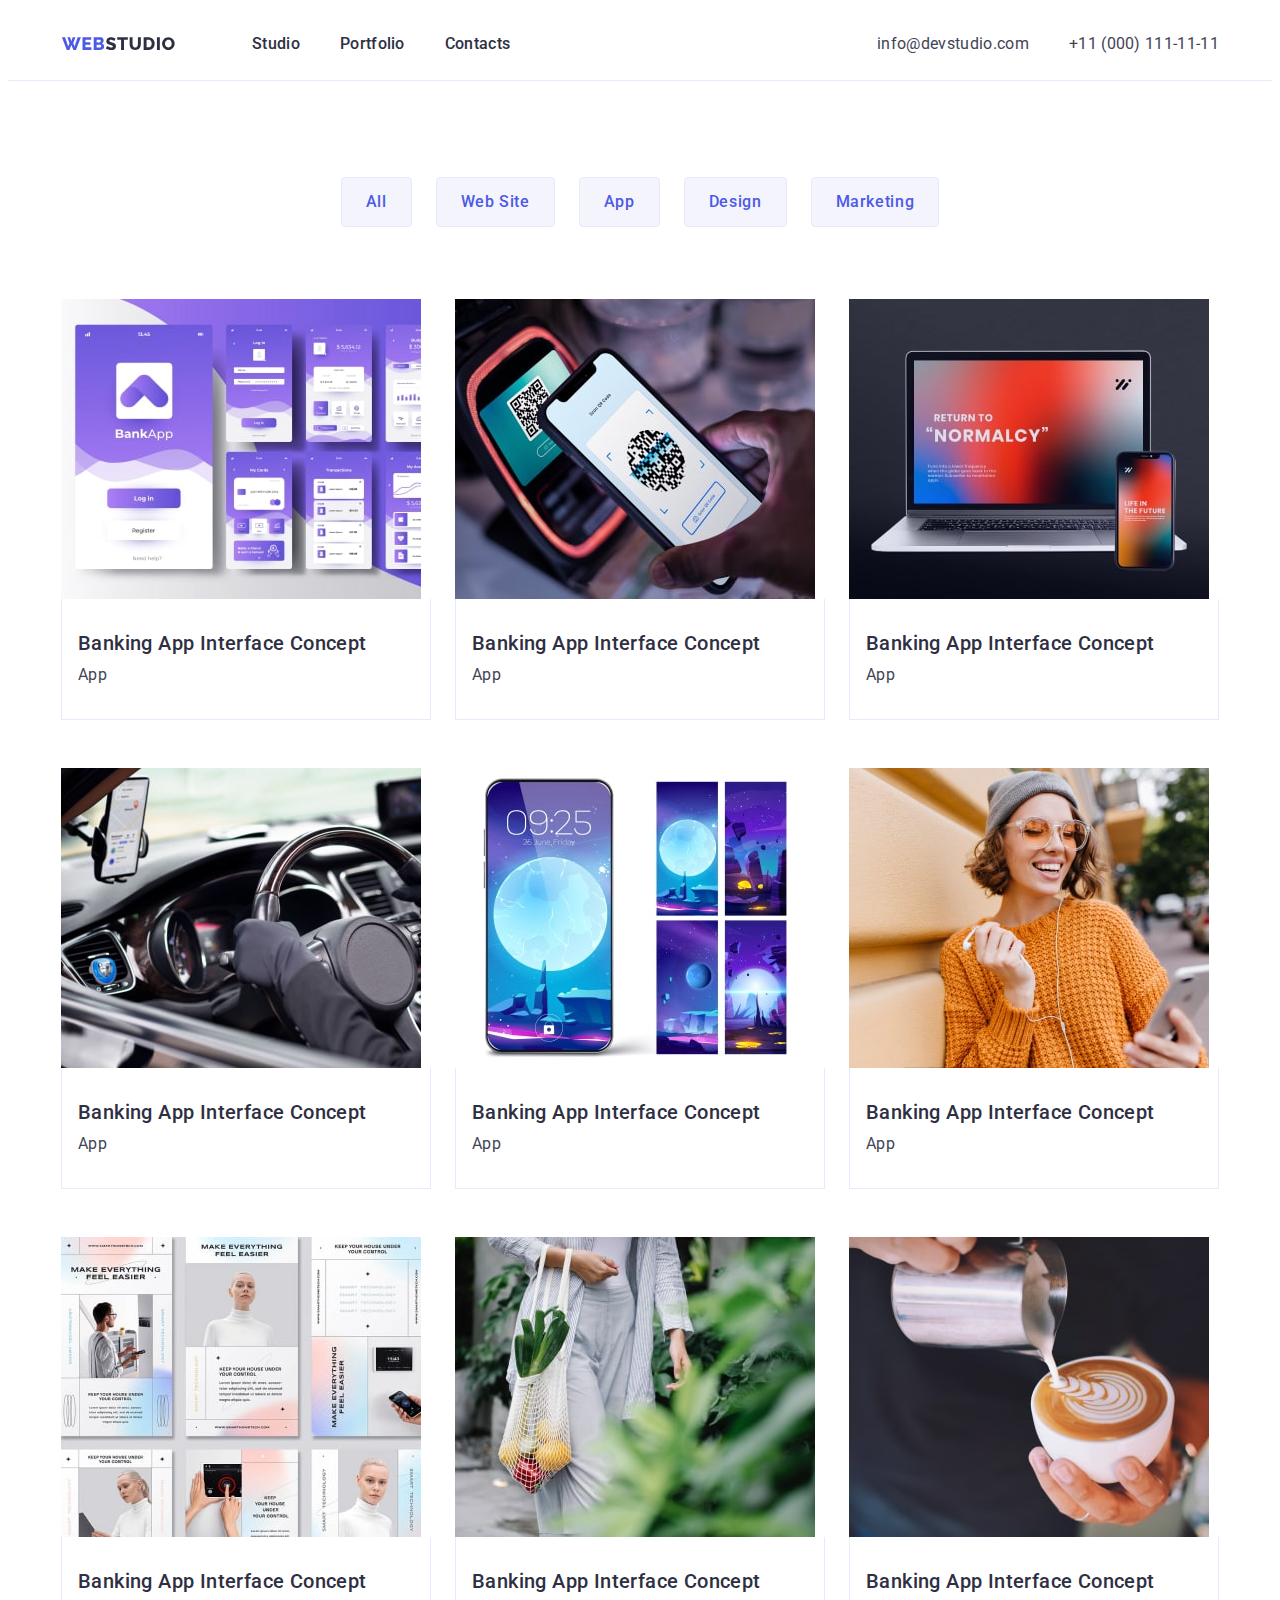
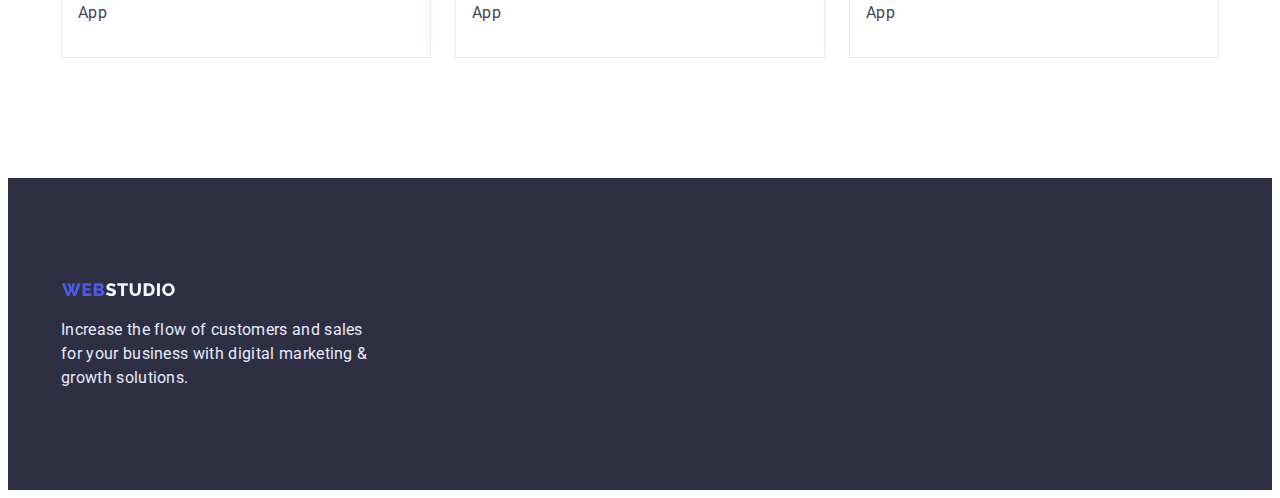
==== portfolio.html @ 960c37ec "Update 2" ====
<!DOCTYPE html>
<html lang="en">
	<head>
		<meta charset="UTF-8" />
		<meta http-equiv="X-UA-Compatible" content="IE=edge" />
		<meta name="viewport" content="width=device-width, initial-scale=1.0" />
		<title>Portfolio</title>
		<link
			rel="stylesheet"
			href="https://cdnjs.cloudflare.com/ajax/libs/modern-normalize/1.1.0/modern-normalize.min.css"
			integrity="sha512-wpPYUAdjBVSE4KJnH1VR1HeZfpl1ub8YT/NKx4PuQ5NmX2tKuGu6U/JRp5y+Y8XG2tV+wKQpNHVUX03MfMFn9Q=="
			crossorigin="anonymous"
			referrerpolicy="no-referrer"
		/>
		<link rel="preconnect" href="https://fonts.googleapis.com" />
		<link rel="preconnect" href="https://fonts.gstatic.com" crossorigin />
		<link
			href="https://fonts.googleapis.com/css2?family=Raleway:wght@800&family=Roboto:wght@400;500;700&display=swap"
			rel="stylesheet"
		/>
		<link rel="stylesheet" href="./css/styles.css" />
	</head>
	<body>
		<!-- Header -->
		<header class="header">
			<div class="container header-container">
				<nav class="navigation">
					<a class="link" href="./index.html">
						<svg class="logo-web" width="115" height="24px">
							<use href="./images/sprite/symbol-defs.svg#logo"></use>
						</svg>
					</a>

					<ul class="menu list">
						<li class="menu-item">
							<a class="menu-link link" href="">Studio</a>
						</li>
						<li class="menu-item">
							<a class="menu-link link" href="portfolio.html">Portfolio</a>
						</li>
						<li class="menu-item">
							<a class="menu-link link" href="">Contacts</a>
						</li>
					</ul>
				</nav>
				<address class="header-address">
					<ul class="list address-flex">
						<li>
							<a class="header-email link" href="mailto:info@devstudio.com">info@devstudio.com</a>
						</li>
						<li>
							<a class="header-tel link" href="tel:+110001111111">+11 (000) 111-11-11</a>
						</li>
					</ul>
				</address>
			</div>
		</header>
		<!-- /Header -->

		<main>
			<!-- Filters section -->
			<section class="portfolio-padding">
				<h1 class="filter">Filter</h1>
				<div class="container">
					<ul class="list filter-btn filter-flex">
						<li>
							<button class="portfolio-btn portfolio-btn-font" type="button"> All </button>
						</li>
						<li>
							<button class="portfolio-btn portfolio-btn-font" type="button"> Web Site </button>
						</li>
						<li>
							<button class="portfolio-btn portfolio-btn-font" type="button"> App </button>
						</li>
						<li>
							<button class="portfolio-btn portfolio-btn-font" type="button"> Design </button>
						</li>
						<li>
							<button class="portfolio-btn portfolio-btn-font" type="button"> Marketing </button>
						</li>
					</ul>

					<ul class="list portfolio-flex portfolio-list">
						<li class="item">
							<article class="portfolio-card">
								<div class="porfolio-thumb">
									<img class="img" src="./images/portfolio-cash/bankink-min.jpg" alt="Banking application" />
								</div>
								<div class="card-content card-border">
									<h3 class="secondary-header"> Banking App Interface Concept </h3>
									<p class="explanation">App</p>
								</div>
							</article>
						</li>

						<li class="item">
							<article class="portfolio-card">
								<div class="porfolio-thumb">
									<img class="img" src="./images/portfolio-cash/marketing-min.jpg" alt="Banking application" />
								</div>
								<div class="card-content card-border">
									<h3 class="secondary-header"> Banking App Interface Concept </h3>
									<p class="explanation">App</p>
								</div>
							</article>
						</li>

						<li class="item">
							<article class="portfolio-card">
								<div class="porfolio-thumb">
									<img class="img" src="./images/portfolio-cash/meditation-min.jpg" alt="Banking application" />
								</div>
								<div class="card-content card-border">
									<h3 class="secondary-header"> Banking App Interface Concept </h3>
									<p class="explanation">App</p>
								</div>
							</article>
						</li>

						<li class="item">
							<article class="portfolio-card">
								<div class="porfolio-thumb">
									<img class="img" src="./images/portfolio-service/taxi-min.jpg" alt="Banking application" />
								</div>
								<div class="card-content card-border">
									<h3 class="secondary-header"> Banking App Interface Concept </h3>
									<p class="explanation">App</p>
								</div>
							</article>
						</li>

						<li class="item">
							<article class="portfolio-card">
								<div class="porfolio-thumb">
									<img class="img" src="./images/portfolio-service/screen-min.jpg" alt="Banking application" />
								</div>
								<div class="card-content card-border">
									<h3 class="secondary-header"> Banking App Interface Concept </h3>
									<p class="explanation">App</p>
								</div>
							</article>
						</li>

						<li class="item">
							<article class="portfolio-card">
								<div class="porfolio-thumb">
									<img class="img" src="./images/portfolio-service/cources-min.jpg" alt="Banking application" />
								</div>
								<div class="card-content card-border">
									<h3 class="secondary-header"> Banking App Interface Concept </h3>
									<p class="explanation">App</p>
								</div>
							</article>
						</li>

						<li class="item">
							<article class="portfolio-card">
								<div class="porfolio-thumb">
									<img class="img" src="./images/portfolio-concept/concept-min.jpg" alt="Banking application" />
								</div>
								<div class="card-content card-border">
									<h3 class="secondary-header"> Banking App Interface Concept </h3>
									<p class="explanation">App</p>
								</div>
							</article>
						</li>

						<li class="item">
							<article class="portfolio-card">
								<div class="porfolio-thumb">
									<img class="img" src="./images/portfolio-concept/food-min.jpg" alt="Banking application" />
								</div>
								<div class="card-content card-border">
									<h3 class="secondary-header"> Banking App Interface Concept </h3>
									<p class="explanation">App</p>
								</div>
							</article>
						</li>

						<li class="item">
							<article class="portfolio-card">
								<div class="porfolio-thumb">
									<img class="img" src="./images/portfolio-concept/coffee-min.jpg" alt="Banking application" />
								</div>
								<div class="card-content card-border">
									<h3 class="secondary-header"> Banking App Interface Concept </h3>
									<p class="explanation">App</p>
								</div>
							</article>
						</li>
					</ul>
				</div>
			</section>
			<!-- /Concept -->
		</main>
		<!-- Footer -->
		<footer class="footer-color footer">
			<div class="container">
				<a class="link" href="./index.html">
					<svg class="logo-web-footer" width="115" height="24px">
						<use href="./images/sprite/symbol-defs.svg#Logo-footer"></use>
					</svg>
				</a>
				<p class="footer-text">
					Increase the flow of customers and sales for your business with digital marketing & growth solutions.
				</p>
			</div>
		</footer>
		<!-- Footer -->
	</body>
</html>
---- css/styles.css ----
:root {
    --accent-color: #404BBF;
    --btn-bg-color: #F4F4FD;
    --btn-font-color: #4D5AE5;
    --btn-accent-bg-color: #404BBF;
    --btn-accent-font-color: #FFFFFF;
    --logo-studio-color: #4D5AE5;
    --logo-web-color: #2E2F42;
    --logo-web-footer-color: #F4F4FD;
    --menu-link-color: #2E2F42;
    --header-links-color: #434455;
    --hero-title-color: #FFFFFF;
    --hero-color: #2E2F42;
    --modal-btn-color: #FFFFFF;
    --footer-color: #2E2F42;
    --footer-font-color: #E7E9FC;
    --doing-team-font-color: #2E2F42;
    --team-back-color: #F4F4FD;
    --team-advan-title-color: #2E2F42;
    --team-advan-descr-color: #434455;
    --team-carg-bg-color: #FFFFFF;
    --portfolio-card-left-gap: 24px;
    --portfolio-card-top-gap: 48px;
    --team-card-left-gap: 24px;
    --team-card-top-gap: 24px;
    --doing-card-left-gap: 24px;
    --doing-card-top-gap: 24px;
    --advant-card-left-gap: 24px;
    --advant-card-top-gap: 24px;
    --social-list-link: #4D5AE5;
    --social-list-icon: #F4F4FD;
    --social-hover-focus: #404BBF;
    --social-hover-focus-icon: #F4F4FD;
}

h1,
h2,
h3,
h4,
h5,
h6,
p {
    margin: 0;
}

ul {
    margin: 0;
    padding: 0;
}

img {
    display: block;
}

.container {
    width: 1158px;
    margin: 0 auto;
    padding-left: 15px;
    padding-right: 15px;
    /* outline: 1px solid red; */
}

.img {
    display: block;
    max-width: 100%;
    height: auto;
}

.list {
    list-style: none;
}

.link {
    text-decoration: none;
}

body {
    font-family: 'Roboto', sans-serif;
    background: #FFFFFF;
    color: #2E2F42;
}

/* ===== Header for index and portfolio section ============= */

.header {
    padding: 24px 0;
    border-bottom: 1px solid #E7E9FC;
}

.header-container {
    display: flex;
    align-items: center;
}

.navigation {
    display: flex;
}

.menu {
    display: flex;
    gap: 40px;
}

.address-flex {
    display: flex;
}


.logo-studio,
.logo-web,
.logo-web-footer {
    font-family: 'Raleway',
        sans-serif;
    font-weight: 800;
    font-size: 18px;
    line-height: 1.17;
    display: flex;
    align-items: center;
    letter-spacing: 0.03em;
    text-transform: uppercase;
}

.logo-studio {
    color: var(--logo-studio-color);
}

.logo-web {
    /* color: var(--logo-web-color); */
    margin-right: 76px;
}

.logo-web-footer {
    /* color: var(--logo-web-footer-color); */
    margin-bottom: 16px;
}

.menu-link {
    font-weight: 500;
    font-size: 16px;
    line-height: 1.5;
    letter-spacing: 0.02em;
    color: var(--menu-link-color);
}

.menu-link:hover,
.menu-link:focus {
    color: var(--accent-color);
}

.header-email,
.header-tel {
    font-style: normal;
    font-weight: 400;
    font-size: 16px;
    line-height: 1.5;
    letter-spacing: 0.02em;
    color: var(--header-links-color);
}

.header-email:hover,
.header-email:focus,
.header-tel:hover,
.header-tel:focus {
    color: var(--accent-color);
}

.header-address {
    margin-left: auto;
}

.header-email {
    margin-right: 40px;
}


/* ============= /Header section ============= */

/* ============= Hero section ============= */
.hero {
    /* background: var(--hero-color); */
    padding: 188px 0;
}


.btn-center {
    display: block;
    margin: 0 auto;
}

.hero-title {
    font-size: 56px;
    line-height: 1.07;
    text-align: center;
    letter-spacing: 0.02em;
    color: var(--hero-title-color);
    margin-bottom: 40px;
    margin-left: auto;
    margin-right: auto;
    max-width: 496px;
}


.modal-btn-font {
    font-weight: 500;
    font-size: 16px;
    line-height: 1.5;
    display: flex;
    align-items: center;
    letter-spacing: 0.04em;
    color: var(--modal-btn-color);
}


.modal-btn {
    display: flex;
    flex-direction: row;
    align-items: flex-start;
    padding: 16px 32px;
    gap: 10px;
    background: #4D5AE5;
    box-shadow: 0px 4px 4px rgba(0, 0, 0, 0.15);
    border-radius: 4px;
    border: 1px solid #4D5AE5;
}

.modal-btn:hover,
.modal-btn:focus {
    background: var(--accent-color);
}

button {
    font-family: inherit;
    cursor: pointer;
}

.background {
    background-image: linear-gradient(rgba(46, 47, 66, 0.7), rgba(46, 47, 66, 0.7)), url("/images/hero/people-office.jpg");
    background-repeat: no-repeat;
    background-position: center;
    background-size: cover;
}

/* ============= /Hero section ============= */


/* ============= Advantage section ============= */
.advantages-main-title {
    display: none
}

.advantages {
    padding: 120px 0;
}

.advantages-titles {
    font-weight: 500;
    font-size: 20px;
    line-height: 1.2;
    letter-spacing: 0.02em;
    color: var(--team-advan-title-color);
}

.advantages-title-descr {
    font-weight: 400;
    font-size: 16px;
    line-height: 1.5;
    letter-spacing: 0.02em;
    color: var(--team-advan-descr-color);
}

.advant-exp {
    display: flex;
    /* gap: 24px; */
    flex-wrap: wrap;
    margin-left: calc(-1 * var(--advant-card-left-gap));
    margin-top: calc(-1 * var(--advant-card-top-gap));
}

.advant-list>.advant-item {
    flex-basis: calc(100% / 4 - var(--advant-card-left-gap));
    margin-left: var(--advant-card-left-gap);
    margin-top: var(--advant-card-top-gap);
}

.advant-card-content {
    display: block;
}



/* ============= /Advantage section ============= */

/* ============= Doing section ============= */
.doing-title {
    font-weight: 700;
    font-size: 36px;
    line-height: 1.11;
    text-align: center;
    letter-spacing: 0.02em;
    text-transform: capitalize;
    color: var(--doing-team-font-color);
    margin-bottom: 72px;
}

.doing-flex {
    display: flex;
    flex-wrap: wrap;
    margin-left: calc(-1 * var(--doing-card-left-gap));
    margin-top: calc(-1 * var(--doing-card-top-gap));
}

.doing-list>.doing-item {
    flex-basis: calc(100% / 3 - var(--doing-card-left-gap));
    margin-left: var(--doing-card-left-gap);
    margin-top: var(--doing-card-top-gap);
}

.doing {
    padding: 0 0 120px;
}

/* ============= Team section ============= */

.team {
    background: var(--team-back-color);
    padding: 120px 0;
}

.team-flex {
    display: flex;
    flex-wrap: wrap;
    margin-left: calc(-1 * var(--team-card-left-gap));
    margin-top: calc(-1 * var(--team-card-top-gap));
}


.team-main-title {
    font-weight: 700;
    font-size: 36px;
    line-height: 1.11;
    text-align: center;
    letter-spacing: 0.02em;
    text-transform: capitalize;
    color: var(--doing-team-font-color);
    margin-bottom: 72px;
}

.team-title {
    font-weight: 500;
    font-size: 20px;
    line-height: 1.2;
    letter-spacing: 0.02em;
    color: var(--team-advan-title-color);
    margin-bottom: 8px;
    text-align: center;
}

.team-list>.item-team {
    flex-basis: calc(100% / 4 - var(--team-card-left-gap));
    margin-left: var(--team-card-left-gap);
    margin-top: var(--team-card-top-gap);
}

.team-title-descr {
    font-weight: 400;
    font-size: 16px;
    line-height: 1.5;
    letter-spacing: 0.02em;
    color: var(--team-advan-descr-color);
    text-align: center;
    margin-bottom: 8px;
}

.team-content {
    padding: 32px 16px;
    background-color: var(--team-carg-bg-color);
    box-shadow: 0px 1px 6px rgba(46, 47, 66, 0.08), 0px 1px 1px rgba(46, 47, 66, 0.16), 0px 2px 1px rgba(46, 47, 66, 0.08);
    border-radius: 0px 0px 4px 4px;
}

.social-list-link {
    display: flex;
    justify-content: center;
    align-items: center;
    width: 40px;
    height: 40px;
    border-radius: 50%;
    background-color: var(--social-list-link);
}

.social-list-link:hover,
.social-list-link:focus {
    background-color: var(--social-hover-focus);
}

.social-list-link:hover .social-list-icon .social-list-link:focus .social-list-icon {
    fill: var(--social-hover-focus-icon);
}

.social-list {
    display: flex;
    justify-content: center;
    gap: 24px;
}

.social-list-icon {
    fill: var(--social-list-icon);
}

/* ============= /Team section ============= */

/* ============= Footer ============= */

.footer-text {
    font-style: normal;
    font-weight: 400;
    font-size: 16px;
    line-height: 1.5;
    letter-spacing: 0.02em;
    color: var(--footer-font-color);
    padding-right: 850px;
}

.footer-color {
    background: var(--footer-color);
}

.footer {
    padding: 100px 0;
}

/* ============= /Footer ============= */


/* ==============  PORTFOLIO ======== */

/* ============= Filter section ============= */

.filter {
    display: none;
}

.filter-btn {
    margin-bottom: 72px;
}

.filter-flex {
    display: flex;
    justify-content: center;
    gap: 24px;

}


.portfolio-btn {
    display: flex;
    flex-direction: row;
    justify-content: center;
    align-items: center;
    padding: 12px 24px;
    background: var(--btn-bg-color);
    border: 1px solid #E7E9FC;
    border-radius: 4px;
}

.portfolio-btn-font {
    font-weight: 500;
    font-size: 16px;
    line-height: 1.5;
    display: flex;
    align-items: center;
    text-align: center;
    letter-spacing: 0.04em;
    color: var(--btn-font-color);
}

.portfolio-btn:hover,
.portfolio-btn:focus {
    background: var(--btn-accent-bg-color);
    color: var(--btn-accent-font-color);
}


/* ============= /Filter section ============= */

/* ============= Portfolio section ============= */
.secondary-header {
    font-weight: 500;
    font-size: 20px;
    line-height: 1.2;
    letter-spacing: 0.02em;
    color: var(--team-advan-title-color);
    text-align: left;
    /* margin-top: 32px; */
}

.explanation {
    font-weight: 400;
    font-size: 16px;
    line-height: 24px;
    letter-spacing: 0.02em;
    color: var(--team-advan-descr-color);
    text-align: left;
    margin-top: 8px;
}

.card-border {
    background: #FFFFFF;
    border-right: 1px solid #E7E9FC;
    border-bottom: 1px solid #E7E9FC;
    border-left: 1px solid #E7E9FC;
}

.portfolio-flex {
    display: flex;
    flex-wrap: wrap;
    margin-left: calc(-1 * var(--portfolio-card-left-gap));
    margin-top: calc(-1 * var(--portfolio-card-top-gap));
}

.portfolio-list>.item {
    flex-basis: calc(100% / 3 - var(--portfolio-card-left-gap));
    margin-left: var(--portfolio-card-left-gap);
    margin-top: var(--portfolio-card-top-gap);
}

.portfolio-padding {
    padding: 96px 0 120px;
}

.portfolio-card {}

.card-content {
    padding: 32px 16px;
}
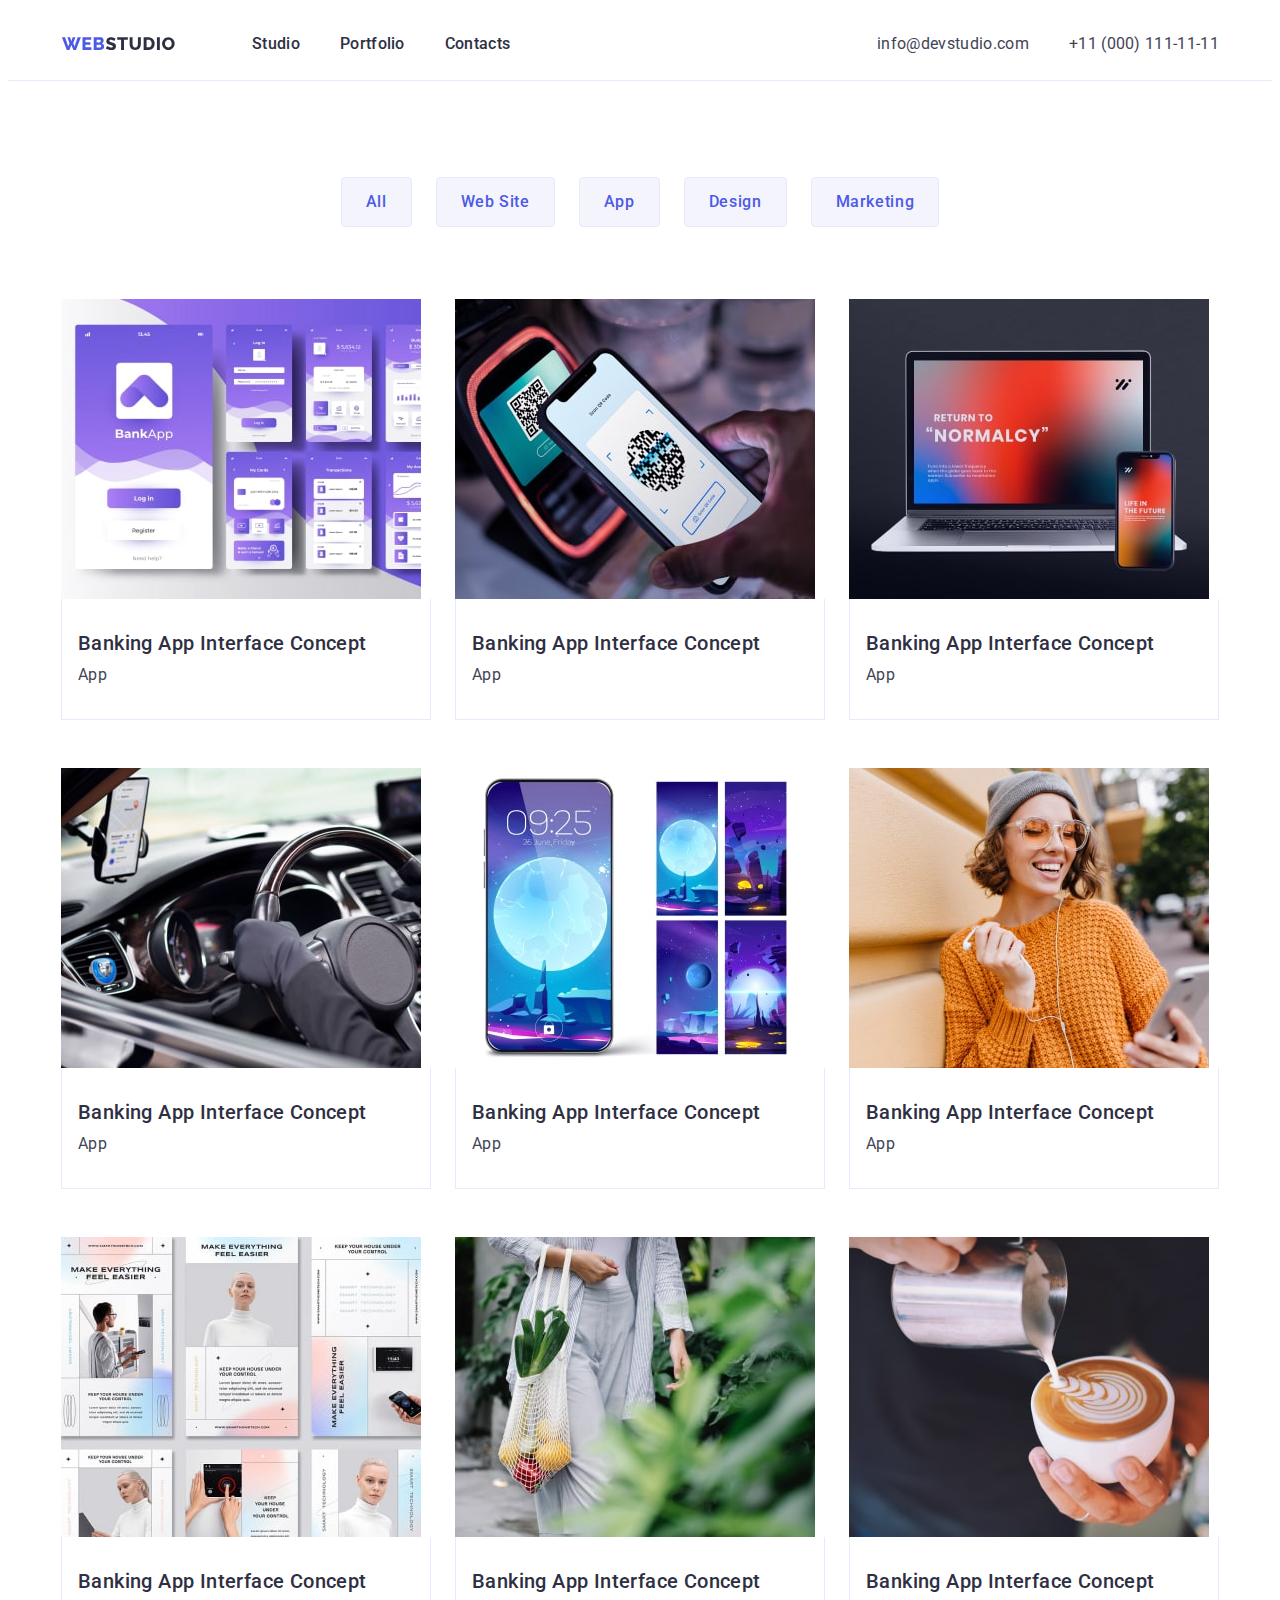
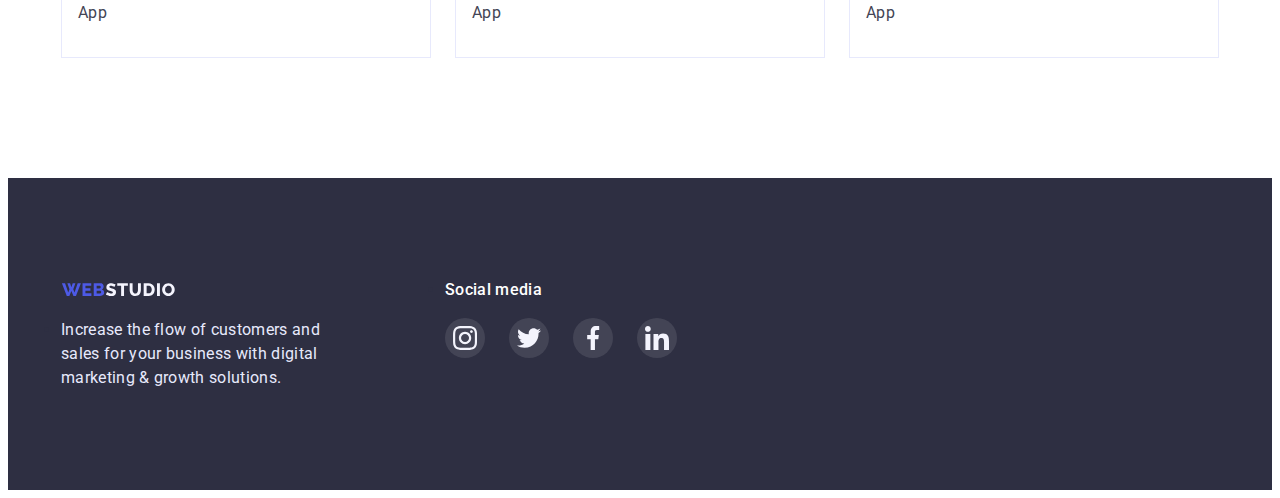
==== commit 1dbd41c8: "Update 3" ====
--- a/portfolio.html
+++ b/portfolio.html
@@ -196,14 +196,51 @@
 		<!-- Footer -->
 		<footer class="footer-color footer">
 			<div class="container">
-				<a class="link" href="./index.html">
-					<svg class="logo-web-footer" width="115" height="24px">
-						<use href="./images/sprite/symbol-defs.svg#Logo-footer"></use>
-					</svg>
-				</a>
-				<p class="footer-text">
-					Increase the flow of customers and sales for your business with digital marketing & growth solutions.
-				</p>
+				<ul class="foooter-flex">
+					<li class="logo-size">
+						<a class="link" href="./index.html">
+							<svg class="logo-web-footer" width="115" height="24px">
+								<use href="./images/sprite/symbol-defs.svg#Logo-footer"></use>
+							</svg>
+						</a>
+						<p class="footer-text">
+							Increase the flow of customers and sales for your business with digital marketing & growth solutions.
+						</p>
+					</li>
+					<li>
+						<p class="footer-social-media">Social media</p>
+						<ul class="social-list list">
+							<li class="social-list-item">
+								<a href="https://www.instagram.com/accounts/login/" class="footer-list-link">
+									<svg class="social-list-icon" width="24" height="24">
+										<use href="./images/sprite/social.svg#instagram"></use>
+									</svg>
+								</a>
+							</li>
+							<li class="social-list-item">
+								<a href="https://twitter.com/?lang=uk" class="footer-list-link">
+									<svg class="social-list-icon" width="24" height="24">
+										<use href="./images/sprite/social.svg#twitter"></use>
+									</svg>
+								</a>
+							</li>
+							<li class="social-list-item">
+								<a href="https://www.facebook.com/" class="footer-list-link">
+									<svg class="social-list-icon" width="24" height="24">
+										<use href="./images/sprite/social.svg#facebook"></use>
+									</svg>
+								</a>
+							</li>
+							<li class="social-list-item">
+								<a href="https://www.linkedin.com/feed/" class="footer-list-link">
+									<svg class="social-list-icon" width="24" height="24">
+										<use href="./images/sprite/social.svg#linkedin"></use>
+									</svg>
+								</a>
+							</li>
+						</ul>
+					</li>
+				</ul>
 			</div>
 		</footer>
 		<!-- Footer -->
--- a/css/styles.css
+++ b/css/styles.css
@@ -31,6 +31,8 @@
     --social-list-icon: #F4F4FD;
     --social-hover-focus: #404BBF;
     --social-hover-focus-icon: #F4F4FD;
+    --footer-list-link: rgba(255, 255, 255, 0.1);
+    --footer-hover-focus: #31D0AA;
 }
 
 h1,
@@ -393,7 +395,8 @@
     background-color: var(--social-hover-focus);
 }
 
-.social-list-link:hover .social-list-icon .social-list-link:focus .social-list-icon {
+.social-list-link:hover .social-list-icon,
+.social-list-link:focus .social-list-icon {
     fill: var(--social-hover-focus-icon);
 }
 
@@ -418,7 +421,7 @@
     line-height: 1.5;
     letter-spacing: 0.02em;
     color: var(--footer-font-color);
-    padding-right: 850px;
+    /* padding-right: 850px; */
 }
 
 .footer-color {
@@ -427,6 +430,41 @@
 
 .footer {
     padding: 100px 0;
+}
+
+.footer-social-media {
+    font-family: 'Roboto';
+    font-style: normal;
+    font-weight: 500;
+    font-size: 16px;
+    line-height: 1.5;
+    letter-spacing: 0.02em;
+    color: #FFFFFF;
+    margin-bottom: 16px;
+}
+
+.foooter-flex {
+    display: flex;
+}
+
+.logo-size {
+    width: 264px;
+    margin-right: 120px;
+}
+
+.footer-list-link {
+    display: flex;
+    justify-content: center;
+    align-items: center;
+    width: 40px;
+    height: 40px;
+    border-radius: 50%;
+    background-color: var(--footer-list-link);
+}
+
+.footer-list-link:hover,
+.footer-list-link:focus {
+    background-color: var(--footer-hover-focus);
 }
 
 /* ============= /Footer ============= */
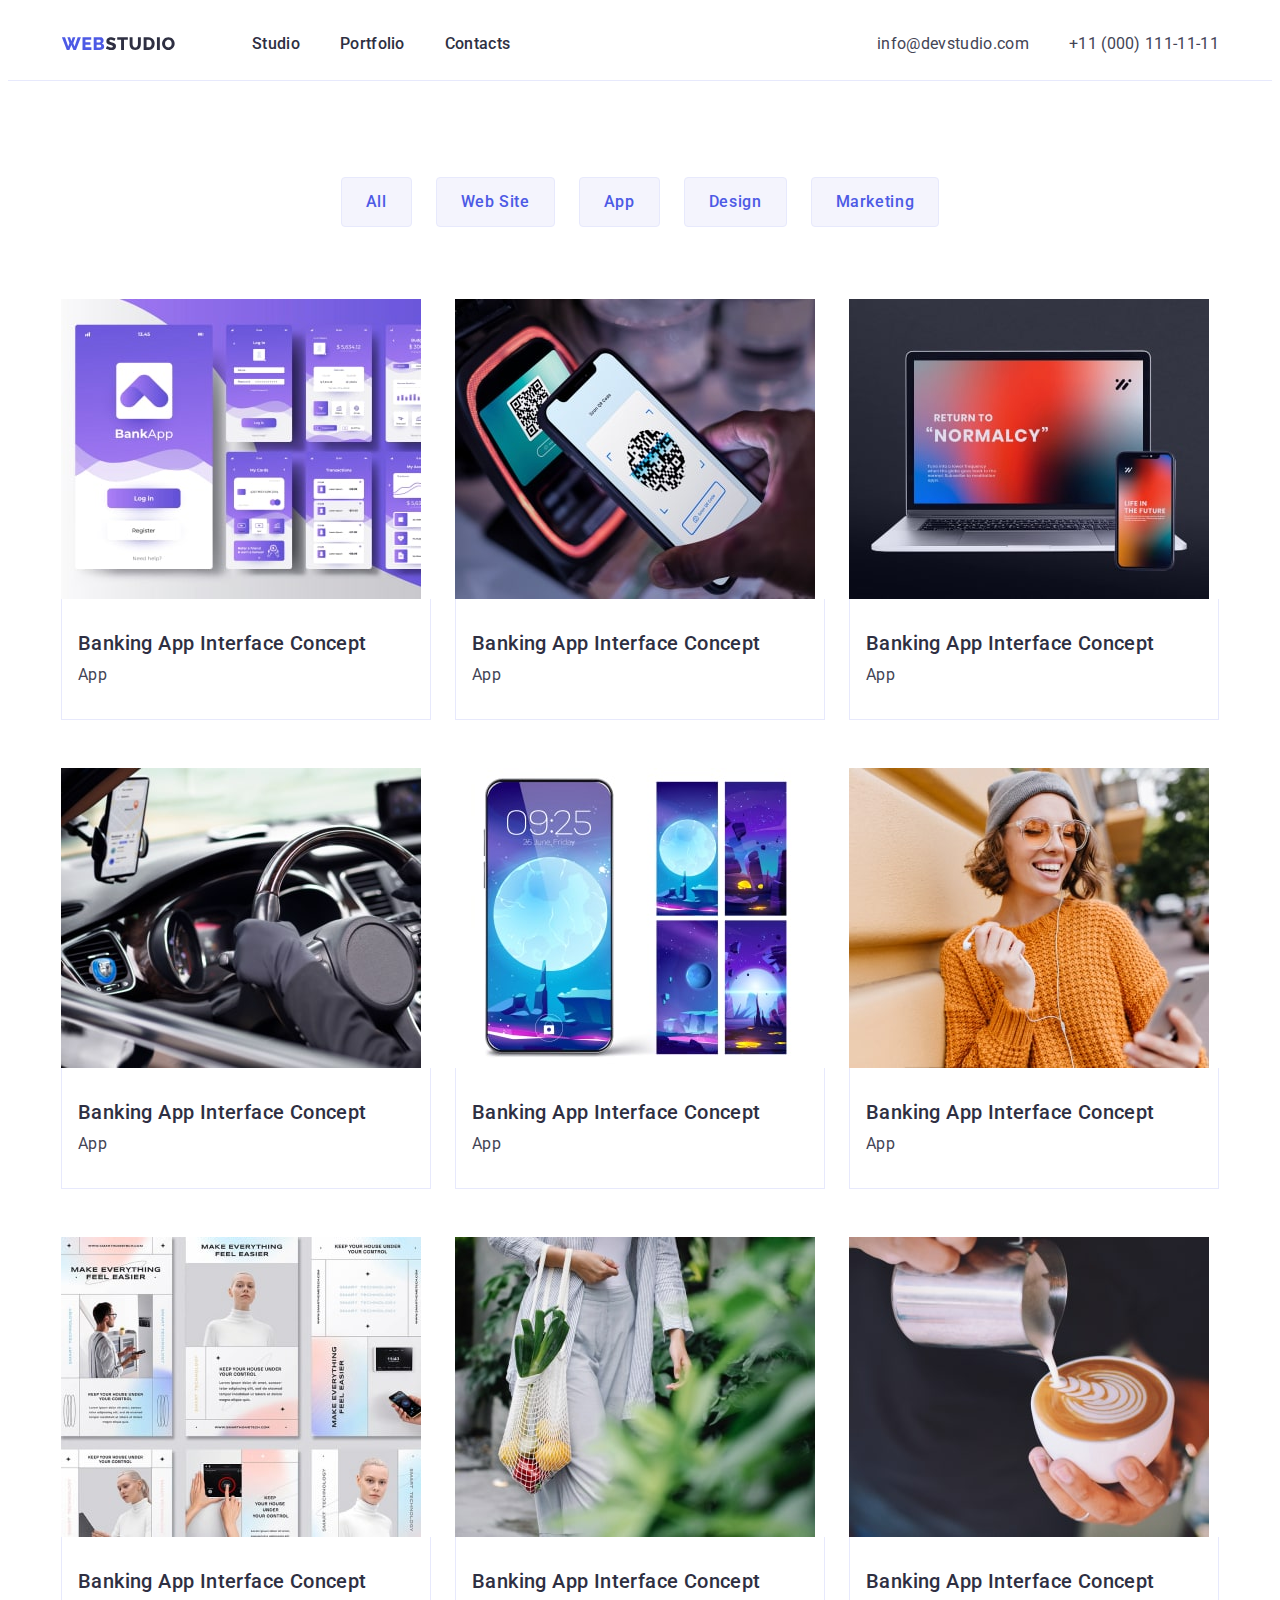
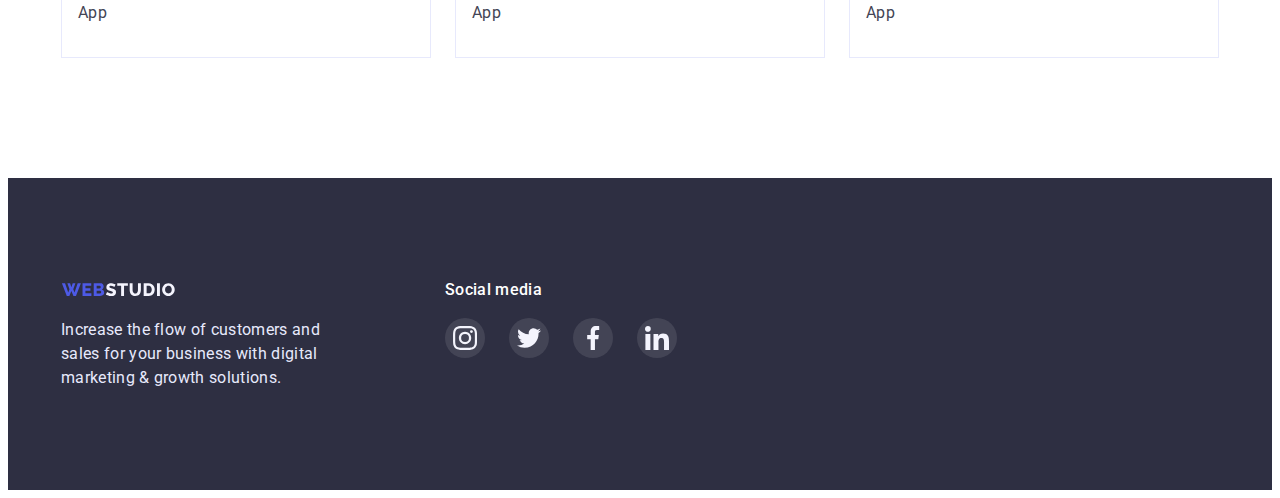
==== commit e7a1e57e: "Update 13" ====
--- a/portfolio.html
+++ b/portfolio.html
@@ -27,7 +27,7 @@
 				<nav class="navigation">
 					<a class="link" href="./index.html">
 						<svg class="logo-web" width="115" height="24px">
-							<use href="./images/sprite/symbol-defs.svg#logo"></use>
+							<use href="./images/sprite/icons.svg#Logo-top"></use>
 						</svg>
 					</a>
 
@@ -195,52 +195,50 @@
 		</main>
 		<!-- Footer -->
 		<footer class="footer-color footer">
-			<div class="container">
-				<ul class="foooter-flex">
-					<li class="logo-size">
-						<a class="link" href="./index.html">
-							<svg class="logo-web-footer" width="115" height="24px">
-								<use href="./images/sprite/symbol-defs.svg#Logo-footer"></use>
-							</svg>
-						</a>
-						<p class="footer-text">
-							Increase the flow of customers and sales for your business with digital marketing & growth solutions.
-						</p>
-					</li>
-					<li>
-						<p class="footer-social-media">Social media</p>
-						<ul class="social-list list">
-							<li class="social-list-item">
-								<a href="https://www.instagram.com/accounts/login/" class="footer-list-link">
-									<svg class="social-list-icon" width="24" height="24">
-										<use href="./images/sprite/social.svg#instagram"></use>
-									</svg>
-								</a>
-							</li>
-							<li class="social-list-item">
-								<a href="https://twitter.com/?lang=uk" class="footer-list-link">
-									<svg class="social-list-icon" width="24" height="24">
-										<use href="./images/sprite/social.svg#twitter"></use>
-									</svg>
-								</a>
-							</li>
-							<li class="social-list-item">
-								<a href="https://www.facebook.com/" class="footer-list-link">
-									<svg class="social-list-icon" width="24" height="24">
-										<use href="./images/sprite/social.svg#facebook"></use>
-									</svg>
-								</a>
-							</li>
-							<li class="social-list-item">
-								<a href="https://www.linkedin.com/feed/" class="footer-list-link">
-									<svg class="social-list-icon" width="24" height="24">
-										<use href="./images/sprite/social.svg#linkedin"></use>
-									</svg>
-								</a>
-							</li>
-						</ul>
-					</li>
-				</ul>
+			<div class="container foooter-flex">
+				<div class="logo-size">
+					<a class="link" href="./index.html">
+						<svg class="logo-web-footer" width="115" height="24px">
+							<use href="./images/sprite/icons.svg#Logo-bottom"></use>
+						</svg>
+					</a>
+					<p class="footer-text">
+						Increase the flow of customers and sales for your business with digital marketing & growth solutions.
+					</p>
+				</div>
+				<div>
+					<p class="footer-social-media">Social media</p>
+					<ul class="social-list list">
+						<li class="social-list-item">
+							<a href="https://www.instagram.com/accounts/login/" class="footer-list-link">
+								<svg class="social-list-icon" width="24" height="24">
+									<use href="./images/sprite/icons.svg#instagram"></use>
+								</svg>
+							</a>
+						</li>
+						<li class="social-list-item">
+							<a href="https://twitter.com/?lang=uk" class="footer-list-link">
+								<svg class="social-list-icon" width="24" height="24">
+									<use href="./images/sprite/icons.svg#twitter"></use>
+								</svg>
+							</a>
+						</li>
+						<li class="social-list-item">
+							<a href="https://www.facebook.com/" class="footer-list-link">
+								<svg class="social-list-icon" width="24" height="24">
+									<use href="./images/sprite/icons.svg#facebook"></use>
+								</svg>
+							</a>
+						</li>
+						<li class="social-list-item">
+							<a href="https://www.linkedin.com/feed/" class="footer-list-link">
+								<svg class="social-list-icon" width="24" height="24">
+									<use href="./images/sprite/icons.svg#linkedin"></use>
+								</svg>
+							</a>
+						</li>
+					</ul>
+				</div>
 			</div>
 		</footer>
 		<!-- Footer -->
--- a/css/styles.css
+++ b/css/styles.css
@@ -33,6 +33,13 @@
     --social-hover-focus-icon: #F4F4FD;
     --footer-list-link: rgba(255, 255, 255, 0.1);
     --footer-hover-focus: #31D0AA;
+    --advant-icons: #F4F4FD;
+    --customers-main-title: #2E2F42;
+    --customers-icon-outline: #8E8F99;
+    --customers-icon-top-gap: 24px;
+    --customers-icon-left-gap: 24px;
+    --customers-icons-color: #404BBF;
+    --customer-list-icon: #8E8F99;
 }
 
 h1,
@@ -236,10 +243,13 @@
 }
 
 .background {
-    background-image: linear-gradient(rgba(46, 47, 66, 0.7), rgba(46, 47, 66, 0.7)), url("/images/hero/people-office.jpg");
+    width: 1440px;
+    background-image: linear-gradient(rgba(46, 47, 66, 0.7), rgba(46, 47, 66, 0.7)), url("../images/hero/people-office.jpg");
     background-repeat: no-repeat;
     background-position: center;
     background-size: cover;
+    margin-left: auto;
+    margin-right: auto;
 }
 
 /* ============= /Hero section ============= */
@@ -272,7 +282,6 @@
 
 .advant-exp {
     display: flex;
-    /* gap: 24px; */
     flex-wrap: wrap;
     margin-left: calc(-1 * var(--advant-card-left-gap));
     margin-top: calc(-1 * var(--advant-card-top-gap));
@@ -286,6 +295,17 @@
 
 .advant-card-content {
     display: block;
+}
+
+.icon-box {
+    display: flex;
+    width: 264px;
+    height: 112px;
+    background: var(--advant-icons);
+    border-radius: 4px;
+    margin-bottom: 8px;
+    justify-content: center;
+    align-items: center;
 }
 
 
@@ -412,6 +432,55 @@
 
 /* ============= /Team section ============= */
 
+/* ============= Customers ============= */
+
+.customers {
+    padding: 120px 0;
+}
+
+.customers-main-title {
+    font-weight: 700;
+    font-size: 36px;
+    line-height: 1.11;
+    text-align: center;
+    letter-spacing: 0.02em;
+    color: var(--customers-main-title);
+    margin-bottom: 72px;
+}
+
+.customer-flex {
+    display: flex;
+    flex-wrap: wrap;
+    margin-left: calc(-1 * var(--team-card-left-gap));
+    margin-top: calc(-1 * var(--team-card-top-gap));
+}
+
+.customer-card>.customers-link {
+    display: flex;
+    justify-content: center;
+    align-items: center;
+    outline: 1px solid var(--customers-icon-outline);
+    border-radius: 4px 4px 4px 4px;
+    width: 168px;
+    height: 88px;
+    fill: var(--customer-list-icon);
+}
+
+.customer-card {
+    flex-basis: calc(100% / 6 - var(--customers-icon-left-gap));
+    margin-left: var(--customers-icon-left-gap);
+    margin-top: var(--customers-icon-top-gap);
+}
+
+.customers-link:hover,
+.customers-link:focus {
+    fill: var(--customers-icons-color);
+    outline: 1px solid var(--customers-icons-color);
+}
+
+
+/* ============= /Customers ============= */
+
 /* ============= Footer ============= */
 
 .footer-text {
@@ -516,6 +585,7 @@
 .portfolio-btn:focus {
     background: var(--btn-accent-bg-color);
     color: var(--btn-accent-font-color);
+    box-shadow: 0px 4px 4px rgba(0, 0, 0, 0.15);
 }
 
 
@@ -570,4 +640,8 @@
 
 .card-content {
     padding: 32px 16px;
+}
+
+.portfolio-card:hover {
+    box-shadow: 0px 1px 6px rgba(46, 47, 66, 0.08), 0px 1px 1px rgba(46, 47, 66, 0.16), 0px 2px 1px rgba(46, 47, 66, 0.08);
 }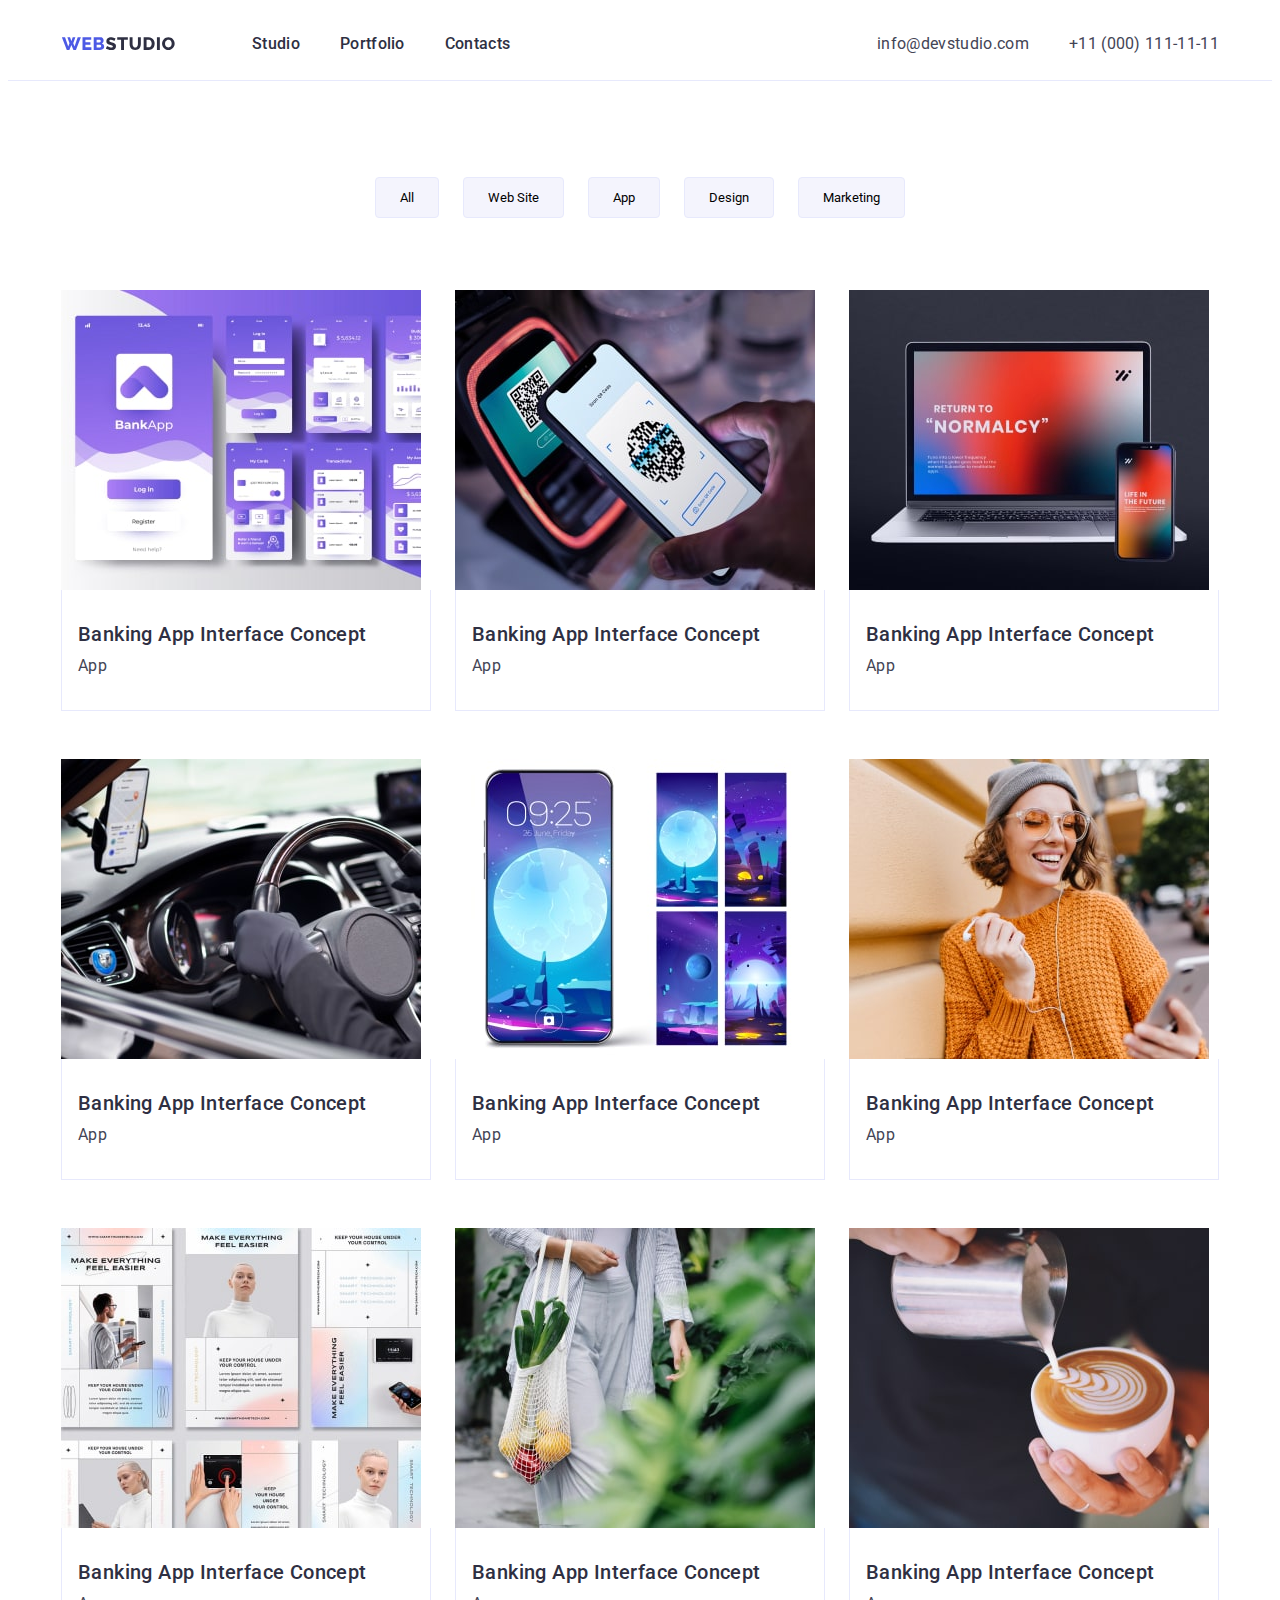
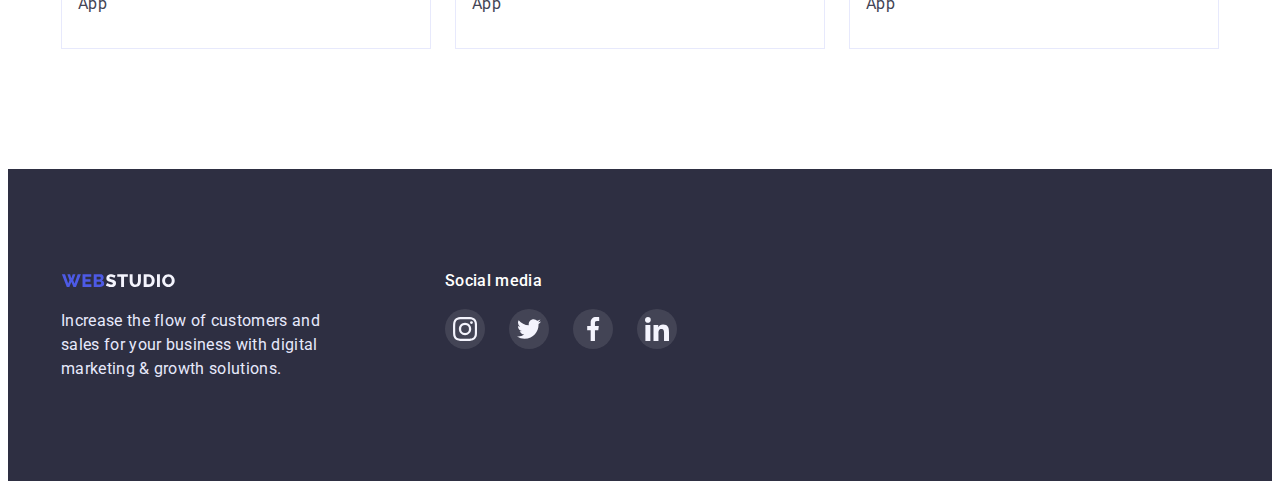
==== commit 70349eb6: "Update 15" ====
--- a/portfolio.html
+++ b/portfolio.html
@@ -33,7 +33,7 @@
 
 					<ul class="menu list">
 						<li class="menu-item">
-							<a class="menu-link link" href="">Studio</a>
+							<a class="menu-link link" href="./index.html">Studio</a>
 						</li>
 						<li class="menu-item">
 							<a class="menu-link link" href="portfolio.html">Portfolio</a>
@@ -85,6 +85,11 @@
 							<article class="portfolio-card">
 								<div class="porfolio-thumb">
 									<img class="img" src="./images/portfolio-cash/bankink-min.jpg" alt="Banking application" />
+
+									<p class="overlay">
+										14 Stylish and User-Friendly App Design Concepts · Task Manager App · Calorie Tracker App · Exotic
+										Fruit Ecommerce App · Cloud Storage App
+									</p>
 								</div>
 								<div class="card-content card-border">
 									<h3 class="secondary-header"> Banking App Interface Concept </h3>
@@ -97,6 +102,11 @@
 							<article class="portfolio-card">
 								<div class="porfolio-thumb">
 									<img class="img" src="./images/portfolio-cash/marketing-min.jpg" alt="Banking application" />
+
+									<p class="overlay">
+										14 Stylish and User-Friendly App Design Concepts · Task Manager App · Calorie Tracker App · Exotic
+										Fruit Ecommerce App · Cloud Storage App
+									</p>
 								</div>
 								<div class="card-content card-border">
 									<h3 class="secondary-header"> Banking App Interface Concept </h3>
@@ -109,6 +119,11 @@
 							<article class="portfolio-card">
 								<div class="porfolio-thumb">
 									<img class="img" src="./images/portfolio-cash/meditation-min.jpg" alt="Banking application" />
+
+									<p class="overlay">
+										14 Stylish and User-Friendly App Design Concepts · Task Manager App · Calorie Tracker App · Exotic
+										Fruit Ecommerce App · Cloud Storage App
+									</p>
 								</div>
 								<div class="card-content card-border">
 									<h3 class="secondary-header"> Banking App Interface Concept </h3>
@@ -121,6 +136,11 @@
 							<article class="portfolio-card">
 								<div class="porfolio-thumb">
 									<img class="img" src="./images/portfolio-service/taxi-min.jpg" alt="Banking application" />
+
+									<p class="overlay">
+										14 Stylish and User-Friendly App Design Concepts · Task Manager App · Calorie Tracker App · Exotic
+										Fruit Ecommerce App · Cloud Storage App
+									</p>
 								</div>
 								<div class="card-content card-border">
 									<h3 class="secondary-header"> Banking App Interface Concept </h3>
@@ -133,6 +153,11 @@
 							<article class="portfolio-card">
 								<div class="porfolio-thumb">
 									<img class="img" src="./images/portfolio-service/screen-min.jpg" alt="Banking application" />
+
+									<p class="overlay">
+										14 Stylish and User-Friendly App Design Concepts · Task Manager App · Calorie Tracker App · Exotic
+										Fruit Ecommerce App · Cloud Storage App
+									</p>
 								</div>
 								<div class="card-content card-border">
 									<h3 class="secondary-header"> Banking App Interface Concept </h3>
@@ -145,6 +170,11 @@
 							<article class="portfolio-card">
 								<div class="porfolio-thumb">
 									<img class="img" src="./images/portfolio-service/cources-min.jpg" alt="Banking application" />
+
+									<p class="overlay">
+										14 Stylish and User-Friendly App Design Concepts · Task Manager App · Calorie Tracker App · Exotic
+										Fruit Ecommerce App · Cloud Storage App
+									</p>
 								</div>
 								<div class="card-content card-border">
 									<h3 class="secondary-header"> Banking App Interface Concept </h3>
@@ -157,6 +187,11 @@
 							<article class="portfolio-card">
 								<div class="porfolio-thumb">
 									<img class="img" src="./images/portfolio-concept/concept-min.jpg" alt="Banking application" />
+
+									<p class="overlay">
+										14 Stylish and User-Friendly App Design Concepts · Task Manager App · Calorie Tracker App · Exotic
+										Fruit Ecommerce App · Cloud Storage App
+									</p>
 								</div>
 								<div class="card-content card-border">
 									<h3 class="secondary-header"> Banking App Interface Concept </h3>
@@ -169,6 +204,11 @@
 							<article class="portfolio-card">
 								<div class="porfolio-thumb">
 									<img class="img" src="./images/portfolio-concept/food-min.jpg" alt="Banking application" />
+
+									<p class="overlay">
+										14 Stylish and User-Friendly App Design Concepts · Task Manager App · Calorie Tracker App · Exotic
+										Fruit Ecommerce App · Cloud Storage App
+									</p>
 								</div>
 								<div class="card-content card-border">
 									<h3 class="secondary-header"> Banking App Interface Concept </h3>
@@ -181,6 +221,10 @@
 							<article class="portfolio-card">
 								<div class="porfolio-thumb">
 									<img class="img" src="./images/portfolio-concept/coffee-min.jpg" alt="Banking application" />
+									<p class="overlay">
+										14 Stylish and User-Friendly App Design Concepts · Task Manager App · Calorie Tracker App · Exotic
+										Fruit Ecommerce App · Cloud Storage App
+									</p>
 								</div>
 								<div class="card-content card-border">
 									<h3 class="secondary-header"> Banking App Interface Concept </h3>
--- a/css/styles.css
+++ b/css/styles.css
@@ -40,6 +40,10 @@
     --customers-icon-left-gap: 24px;
     --customers-icons-color: #404BBF;
     --customer-list-icon: #8E8F99;
+    --portfolio-overlay-font-color: #F4F4FD;
+    --portfolio-overlay-color: #4D5AE5;
+    --madal-window-color: #FFFFFF;
+    --modal-window-item-color: #E7E9FC;
 }
 
 h1,
@@ -206,6 +210,7 @@
     margin-left: auto;
     margin-right: auto;
     max-width: 496px;
+
 }
 
 
@@ -230,11 +235,16 @@
     box-shadow: 0px 4px 4px rgba(0, 0, 0, 0.15);
     border-radius: 4px;
     border: 1px solid #4D5AE5;
+    transition-property: border-color, background-color, transform;
+    transition-duration: 250ms;
+    transition-timing-function: cubic-bezier(0.4, 0, 0.2, 1);
+    transition-delay: 0;
 }
 
 .modal-btn:hover,
 .modal-btn:focus {
     background: var(--accent-color);
+    border-color: var(--accent-color);
 }
 
 button {
@@ -243,7 +253,8 @@
 }
 
 .background {
-    width: 1440px;
+    background-color: #2E2F42;
+    max-width: 1440px;
     background-image: linear-gradient(rgba(46, 47, 66, 0.7), rgba(46, 47, 66, 0.7)), url("../images/hero/people-office.jpg");
     background-repeat: no-repeat;
     background-position: center;
@@ -408,6 +419,10 @@
     height: 40px;
     border-radius: 50%;
     background-color: var(--social-list-link);
+    transition-property: background-color, fill, transform;
+    transition-duration: 250ms;
+    transition-timing-function: cubic-bezier(0.4, 0, 0.2, 1);
+    transition-delay: 0;
 }
 
 .social-list-link:hover,
@@ -464,6 +479,10 @@
     width: 168px;
     height: 88px;
     fill: var(--customer-list-icon);
+    transition-property: outline, fill, transform;
+    transition-duration: 250ms;
+    transition-timing-function: cubic-bezier(0.4, 0, 0.2, 1);
+    transition-delay: 0;
 }
 
 .customer-card {
@@ -529,6 +548,10 @@
     height: 40px;
     border-radius: 50%;
     background-color: var(--footer-list-link);
+    transition-property: background-color, transform;
+    transition-duration: 250ms;
+    transition-timing-function: cubic-bezier(0.4, 0, 0.2, 1);
+    transition-delay: 0;
 }
 
 .footer-list-link:hover,
@@ -568,7 +591,13 @@
     background: var(--btn-bg-color);
     border: 1px solid #E7E9FC;
     border-radius: 4px;
-}
+    transition-property: border-color, background-color, transform;
+    transition-duration: 250ms;
+    transition-timing-function: cubic-bezier(0.4, 0, 0.2, 1);
+    transition-delay: 0;
+}
+
+transform;
 
 .portfolio-btn-font {
     font-weight: 500;
@@ -586,6 +615,7 @@
     background: var(--btn-accent-bg-color);
     color: var(--btn-accent-font-color);
     box-shadow: 0px 4px 4px rgba(0, 0, 0, 0.15);
+    border-color: var(--btn-accent-bg-color);
 }
 
 
@@ -644,4 +674,102 @@
 
 .portfolio-card:hover {
     box-shadow: 0px 1px 6px rgba(46, 47, 66, 0.08), 0px 1px 1px rgba(46, 47, 66, 0.16), 0px 2px 1px rgba(46, 47, 66, 0.08);
+}
+
+.overlay {
+    position: absolute;
+    left: 0;
+    top: 0;
+    font-weight: 400;
+    font-size: 16px;
+    line-height: 1.5;
+    letter-spacing: 0.02em;
+    color: var(--portfolio-overlay-font-color);
+    background-color: var(--portfolio-overlay-color);
+    text-align: left;
+    padding: 40px 32px 40px;
+    width: 100%;
+    height: 100%;
+    overflow-y: auto;
+    transform: translate(0, 100%);
+    transition: transform 250ms cubic-bezier(0.4, 0, 0.2, 1);
+}
+
+.porfolio-thumb {
+    position: relative;
+    overflow: hidden;
+}
+
+.item:hover .overlay {
+    transform: translate(0, 0);
+}
+
+/* ============= /Portfolio section ============= */
+
+/* ========== Modal window  ============= */
+
+.backdrop {
+    position: fixed;
+    z-index: 100;
+    top: 0;
+    left: 0;
+    width: 100%;
+    height: 100%;
+    background-color: rgba(46, 47, 66, 0.4);
+    transition: opacity 250ms cubic-bezier(0.4, 0, 0.2, 1), visibility 250ms cubic-bezier(0.4, 0, 0.2, 1);
+    transition-property: transform;
+}
+
+.modal {
+    position: absolute;
+    top: 50%;
+    left: 50%;
+    transform: translate(-50%, -50%);
+    width: 408px;
+    height: 576px;
+    background: var(--madal-window-color);
+    box-shadow: 0px 1px 1px rgba(0, 0, 0, 0.14), 0px 1px 3px rgba(0, 0, 0, 0.12), 0px 2px 1px rgba(0, 0, 0, 0.2);
+    border-radius: 4px;
+
+}
+
+.modal-close-btn {
+    position: absolute;
+    top: 24px;
+    right: 24px;
+    display: flex;
+    background-color: transparent;
+    border: 1px solid var(--modal-window-item-color);
+    padding: 0;
+    width: 24px;
+    height: 24px;
+    border-radius: 50%;
+    justify-content: center;
+    align-items: center;
+    transition-property: border-color, background-color, transform;
+    transition-duration: 250ms;
+    transition-timing-function: cubic-bezier(0.4, 0, 0.2, 1);
+    transition-delay: 0;
+}
+
+.modal-close-btn:hover,
+.modal-close-btn:focus {
+    border-color: var(--btn-accent-bg-color);
+    background-color: var(--btn-accent-bg-color);
+}
+
+.modal-close-btn-icon {
+    transition: fill 250ms cubic-bezier(0.4, 0, 0.2, 1);
+}
+
+.modal-close-btn:hover .modal-close-btn-icon,
+.modal-close-btn:focus .modal-close-btn-icon {
+    fill: var(--madal-window-color);
+}
+
+.backdrop.is-hidden {
+    opacity: 0;
+    visibility: hidden;
+    pointer-events: none;
+    transform: scale(3);
 }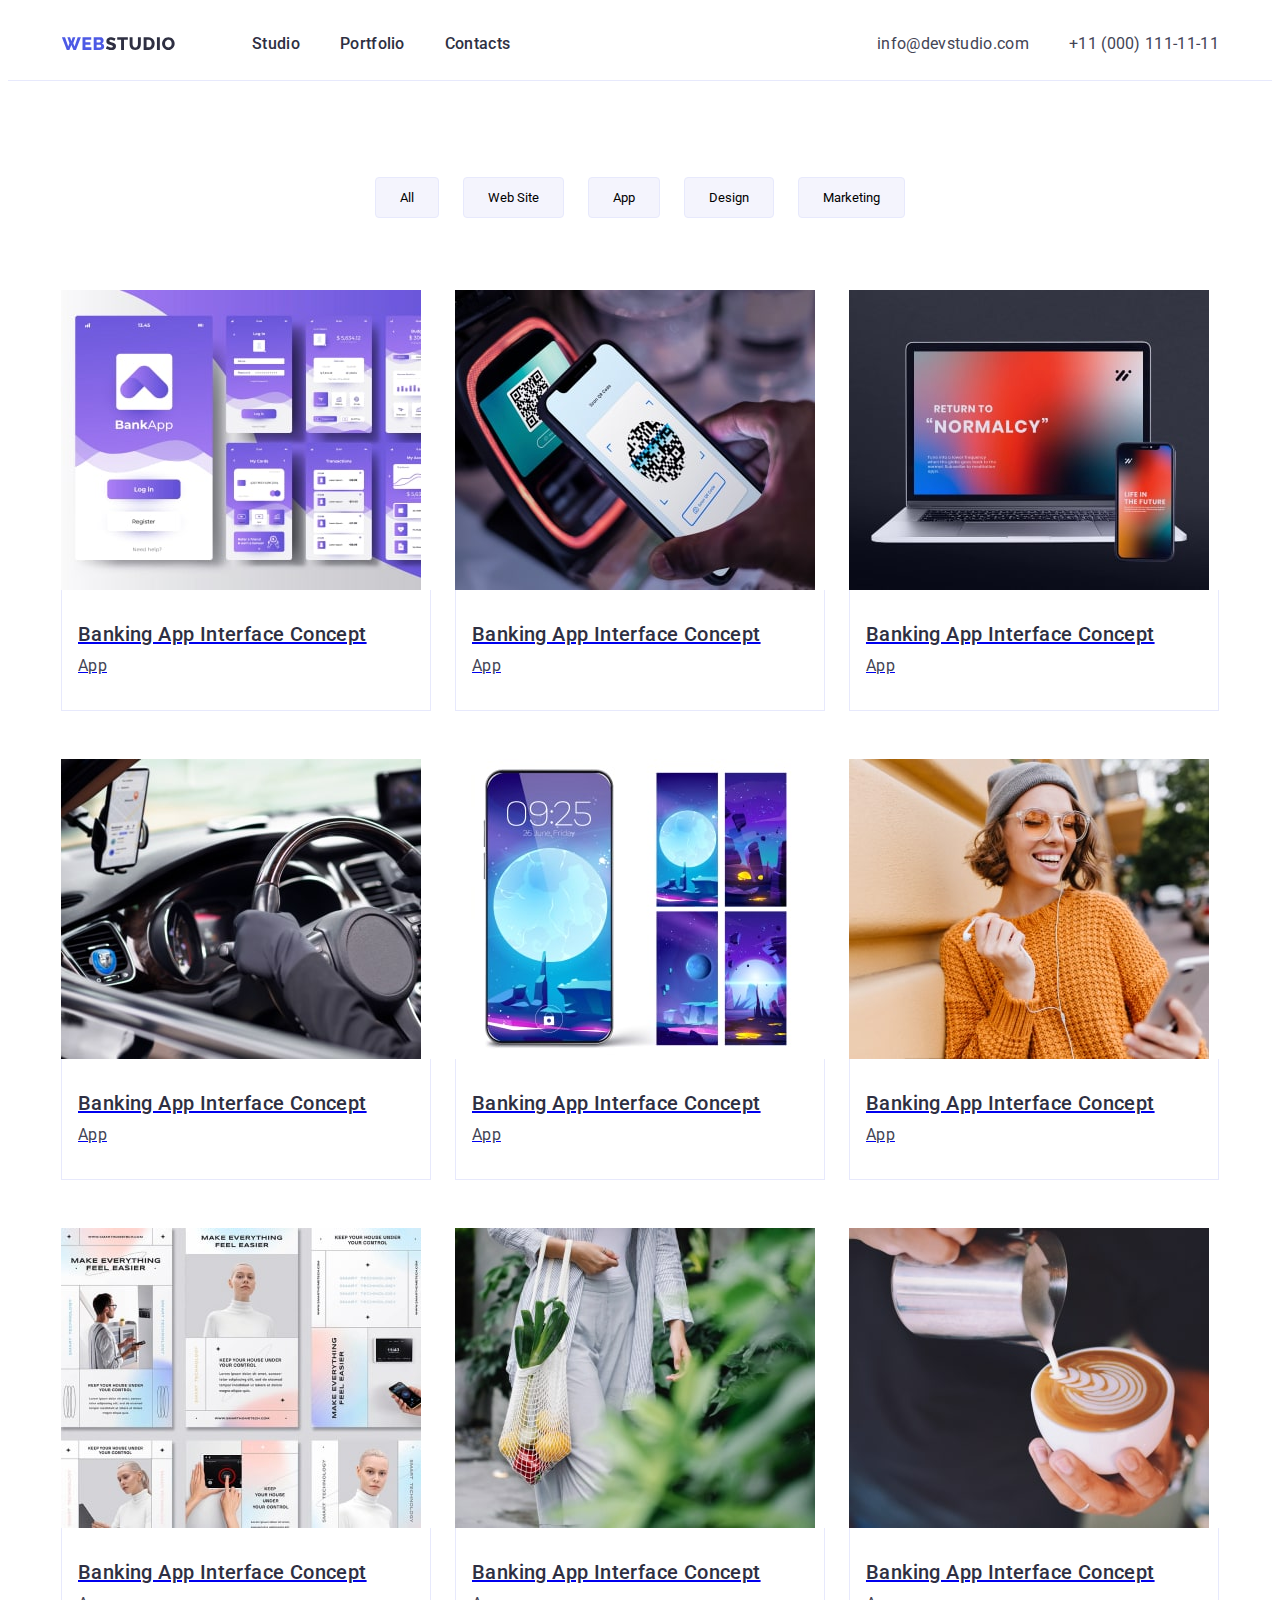
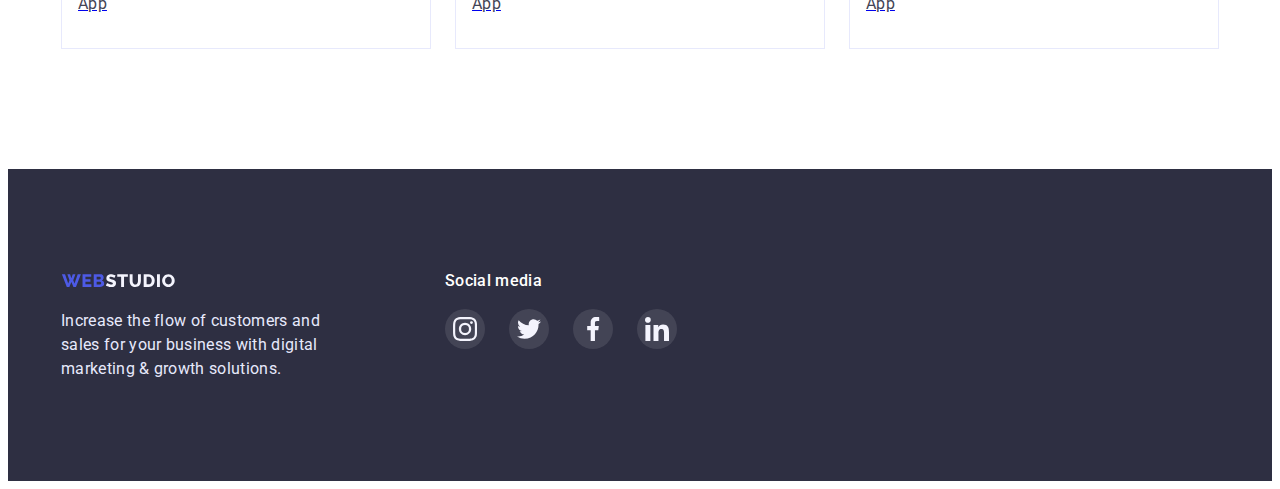
==== commit b9618732: "Update  16" ====
--- a/portfolio.html
+++ b/portfolio.html
@@ -82,155 +82,173 @@
 
 					<ul class="list portfolio-flex portfolio-list">
 						<li class="item">
-							<article class="portfolio-card">
-								<div class="porfolio-thumb">
-									<img class="img" src="./images/portfolio-cash/bankink-min.jpg" alt="Banking application" />
-
-									<p class="overlay">
-										14 Stylish and User-Friendly App Design Concepts · Task Manager App · Calorie Tracker App · Exotic
-										Fruit Ecommerce App · Cloud Storage App
-									</p>
-								</div>
-								<div class="card-content card-border">
-									<h3 class="secondary-header"> Banking App Interface Concept </h3>
-									<p class="explanation">App</p>
-								</div>
-							</article>
-						</li>
-
-						<li class="item">
-							<article class="portfolio-card">
-								<div class="porfolio-thumb">
-									<img class="img" src="./images/portfolio-cash/marketing-min.jpg" alt="Banking application" />
-
-									<p class="overlay">
-										14 Stylish and User-Friendly App Design Concepts · Task Manager App · Calorie Tracker App · Exotic
-										Fruit Ecommerce App · Cloud Storage App
-									</p>
-								</div>
-								<div class="card-content card-border">
-									<h3 class="secondary-header"> Banking App Interface Concept </h3>
-									<p class="explanation">App</p>
-								</div>
-							</article>
-						</li>
-
-						<li class="item">
-							<article class="portfolio-card">
-								<div class="porfolio-thumb">
-									<img class="img" src="./images/portfolio-cash/meditation-min.jpg" alt="Banking application" />
-
-									<p class="overlay">
-										14 Stylish and User-Friendly App Design Concepts · Task Manager App · Calorie Tracker App · Exotic
-										Fruit Ecommerce App · Cloud Storage App
-									</p>
-								</div>
-								<div class="card-content card-border">
-									<h3 class="secondary-header"> Banking App Interface Concept </h3>
-									<p class="explanation">App</p>
-								</div>
-							</article>
-						</li>
-
-						<li class="item">
-							<article class="portfolio-card">
-								<div class="porfolio-thumb">
-									<img class="img" src="./images/portfolio-service/taxi-min.jpg" alt="Banking application" />
-
-									<p class="overlay">
-										14 Stylish and User-Friendly App Design Concepts · Task Manager App · Calorie Tracker App · Exotic
-										Fruit Ecommerce App · Cloud Storage App
-									</p>
-								</div>
-								<div class="card-content card-border">
-									<h3 class="secondary-header"> Banking App Interface Concept </h3>
-									<p class="explanation">App</p>
-								</div>
-							</article>
-						</li>
-
-						<li class="item">
-							<article class="portfolio-card">
-								<div class="porfolio-thumb">
-									<img class="img" src="./images/portfolio-service/screen-min.jpg" alt="Banking application" />
-
-									<p class="overlay">
-										14 Stylish and User-Friendly App Design Concepts · Task Manager App · Calorie Tracker App · Exotic
-										Fruit Ecommerce App · Cloud Storage App
-									</p>
-								</div>
-								<div class="card-content card-border">
-									<h3 class="secondary-header"> Banking App Interface Concept </h3>
-									<p class="explanation">App</p>
-								</div>
-							</article>
-						</li>
-
-						<li class="item">
-							<article class="portfolio-card">
-								<div class="porfolio-thumb">
-									<img class="img" src="./images/portfolio-service/cources-min.jpg" alt="Banking application" />
-
-									<p class="overlay">
-										14 Stylish and User-Friendly App Design Concepts · Task Manager App · Calorie Tracker App · Exotic
-										Fruit Ecommerce App · Cloud Storage App
-									</p>
-								</div>
-								<div class="card-content card-border">
-									<h3 class="secondary-header"> Banking App Interface Concept </h3>
-									<p class="explanation">App</p>
-								</div>
-							</article>
-						</li>
-
-						<li class="item">
-							<article class="portfolio-card">
-								<div class="porfolio-thumb">
-									<img class="img" src="./images/portfolio-concept/concept-min.jpg" alt="Banking application" />
-
-									<p class="overlay">
-										14 Stylish and User-Friendly App Design Concepts · Task Manager App · Calorie Tracker App · Exotic
-										Fruit Ecommerce App · Cloud Storage App
-									</p>
-								</div>
-								<div class="card-content card-border">
-									<h3 class="secondary-header"> Banking App Interface Concept </h3>
-									<p class="explanation">App</p>
-								</div>
-							</article>
-						</li>
-
-						<li class="item">
-							<article class="portfolio-card">
-								<div class="porfolio-thumb">
-									<img class="img" src="./images/portfolio-concept/food-min.jpg" alt="Banking application" />
-
-									<p class="overlay">
-										14 Stylish and User-Friendly App Design Concepts · Task Manager App · Calorie Tracker App · Exotic
-										Fruit Ecommerce App · Cloud Storage App
-									</p>
-								</div>
-								<div class="card-content card-border">
-									<h3 class="secondary-header"> Banking App Interface Concept </h3>
-									<p class="explanation">App</p>
-								</div>
-							</article>
-						</li>
-
-						<li class="item">
-							<article class="portfolio-card">
-								<div class="porfolio-thumb">
-									<img class="img" src="./images/portfolio-concept/coffee-min.jpg" alt="Banking application" />
-									<p class="overlay">
-										14 Stylish and User-Friendly App Design Concepts · Task Manager App · Calorie Tracker App · Exotic
-										Fruit Ecommerce App · Cloud Storage App
-									</p>
-								</div>
-								<div class="card-content card-border">
-									<h3 class="secondary-header"> Banking App Interface Concept </h3>
-									<p class="explanation">App</p>
-								</div>
-							</article>
+							<a href="#">
+								<article class="portfolio-card">
+									<div class="porfolio-thumb">
+										<img class="img" src="./images/portfolio-cash/bankink-min.jpg" alt="Banking application" />
+
+										<p class="overlay">
+											14 Stylish and User-Friendly App Design Concepts · Task Manager App · Calorie Tracker App · Exotic
+											Fruit Ecommerce App · Cloud Storage App
+										</p>
+									</div>
+									<div class="card-content card-border">
+										<h3 class="secondary-header"> Banking App Interface Concept </h3>
+										<p class="explanation">App</p>
+									</div>
+								</article>
+							</a>
+						</li>
+
+						<li class="item">
+							<a href="#">
+								<article class="portfolio-card">
+									<div class="porfolio-thumb">
+										<img class="img" src="./images/portfolio-cash/marketing-min.jpg" alt="Banking application" />
+
+										<p class="overlay">
+											14 Stylish and User-Friendly App Design Concepts · Task Manager App · Calorie Tracker App · Exotic
+											Fruit Ecommerce App · Cloud Storage App
+										</p>
+									</div>
+									<div class="card-content card-border">
+										<h3 class="secondary-header"> Banking App Interface Concept </h3>
+										<p class="explanation">App</p>
+									</div>
+								</article>
+							</a>
+						</li>
+
+						<li class="item">
+							<a href="#">
+								<article class="portfolio-card">
+									<div class="porfolio-thumb">
+										<img class="img" src="./images/portfolio-cash/meditation-min.jpg" alt="Banking application" />
+
+										<p class="overlay">
+											14 Stylish and User-Friendly App Design Concepts · Task Manager App · Calorie Tracker App · Exotic
+											Fruit Ecommerce App · Cloud Storage App
+										</p>
+									</div>
+									<div class="card-content card-border">
+										<h3 class="secondary-header"> Banking App Interface Concept </h3>
+										<p class="explanation">App</p>
+									</div>
+								</article>
+							</a>
+						</li>
+
+						<li class="item">
+							<a href="#">
+								<article class="portfolio-card">
+									<div class="porfolio-thumb">
+										<img class="img" src="./images/portfolio-service/taxi-min.jpg" alt="Banking application" />
+
+										<p class="overlay">
+											14 Stylish and User-Friendly App Design Concepts · Task Manager App · Calorie Tracker App · Exotic
+											Fruit Ecommerce App · Cloud Storage App
+										</p>
+									</div>
+									<div class="card-content card-border">
+										<h3 class="secondary-header"> Banking App Interface Concept </h3>
+										<p class="explanation">App</p>
+									</div>
+								</article>
+							</a>
+						</li>
+
+						<li class="item">
+							<a href="#">
+								<article class="portfolio-card">
+									<div class="porfolio-thumb">
+										<img class="img" src="./images/portfolio-service/screen-min.jpg" alt="Banking application" />
+
+										<p class="overlay">
+											14 Stylish and User-Friendly App Design Concepts · Task Manager App · Calorie Tracker App · Exotic
+											Fruit Ecommerce App · Cloud Storage App
+										</p>
+									</div>
+									<div class="card-content card-border">
+										<h3 class="secondary-header"> Banking App Interface Concept </h3>
+										<p class="explanation">App</p>
+									</div>
+								</article>
+							</a>
+						</li>
+
+						<li class="item">
+							<a href="#">
+								<article class="portfolio-card">
+									<div class="porfolio-thumb">
+										<img class="img" src="./images/portfolio-service/cources-min.jpg" alt="Banking application" />
+
+										<p class="overlay">
+											14 Stylish and User-Friendly App Design Concepts · Task Manager App · Calorie Tracker App · Exotic
+											Fruit Ecommerce App · Cloud Storage App
+										</p>
+									</div>
+									<div class="card-content card-border">
+										<h3 class="secondary-header"> Banking App Interface Concept </h3>
+										<p class="explanation">App</p>
+									</div>
+								</article>
+							</a>
+						</li>
+
+						<li class="item">
+							<a href="#">
+								<article class="portfolio-card">
+									<div class="porfolio-thumb">
+										<img class="img" src="./images/portfolio-concept/concept-min.jpg" alt="Banking application" />
+
+										<p class="overlay">
+											14 Stylish and User-Friendly App Design Concepts · Task Manager App · Calorie Tracker App · Exotic
+											Fruit Ecommerce App · Cloud Storage App
+										</p>
+									</div>
+									<div class="card-content card-border">
+										<h3 class="secondary-header"> Banking App Interface Concept </h3>
+										<p class="explanation">App</p>
+									</div>
+								</article>
+							</a>
+						</li>
+
+						<li class="item">
+							<a href="#">
+								<article class="portfolio-card">
+									<div class="porfolio-thumb">
+										<img class="img" src="./images/portfolio-concept/food-min.jpg" alt="Banking application" />
+
+										<p class="overlay">
+											14 Stylish and User-Friendly App Design Concepts · Task Manager App · Calorie Tracker App · Exotic
+											Fruit Ecommerce App · Cloud Storage App
+										</p>
+									</div>
+									<div class="card-content card-border">
+										<h3 class="secondary-header"> Banking App Interface Concept </h3>
+										<p class="explanation">App</p>
+									</div>
+								</article>
+							</a>
+						</li>
+
+						<li class="item">
+							<a href="#">
+								<article class="portfolio-card">
+									<div class="porfolio-thumb">
+										<img class="img" src="./images/portfolio-concept/coffee-min.jpg" alt="Banking application" />
+										<p class="overlay">
+											14 Stylish and User-Friendly App Design Concepts · Task Manager App · Calorie Tracker App · Exotic
+											Fruit Ecommerce App · Cloud Storage App
+										</p>
+									</div>
+									<div class="card-content card-border">
+										<h3 class="secondary-header"> Banking App Interface Concept </h3>
+										<p class="explanation">App</p>
+									</div>
+								</article>
+							</a>
 						</li>
 					</ul>
 				</div>
--- a/css/styles.css
+++ b/css/styles.css
@@ -730,7 +730,6 @@
     background: var(--madal-window-color);
     box-shadow: 0px 1px 1px rgba(0, 0, 0, 0.14), 0px 1px 3px rgba(0, 0, 0, 0.12), 0px 2px 1px rgba(0, 0, 0, 0.2);
     border-radius: 4px;
-
 }
 
 .modal-close-btn {
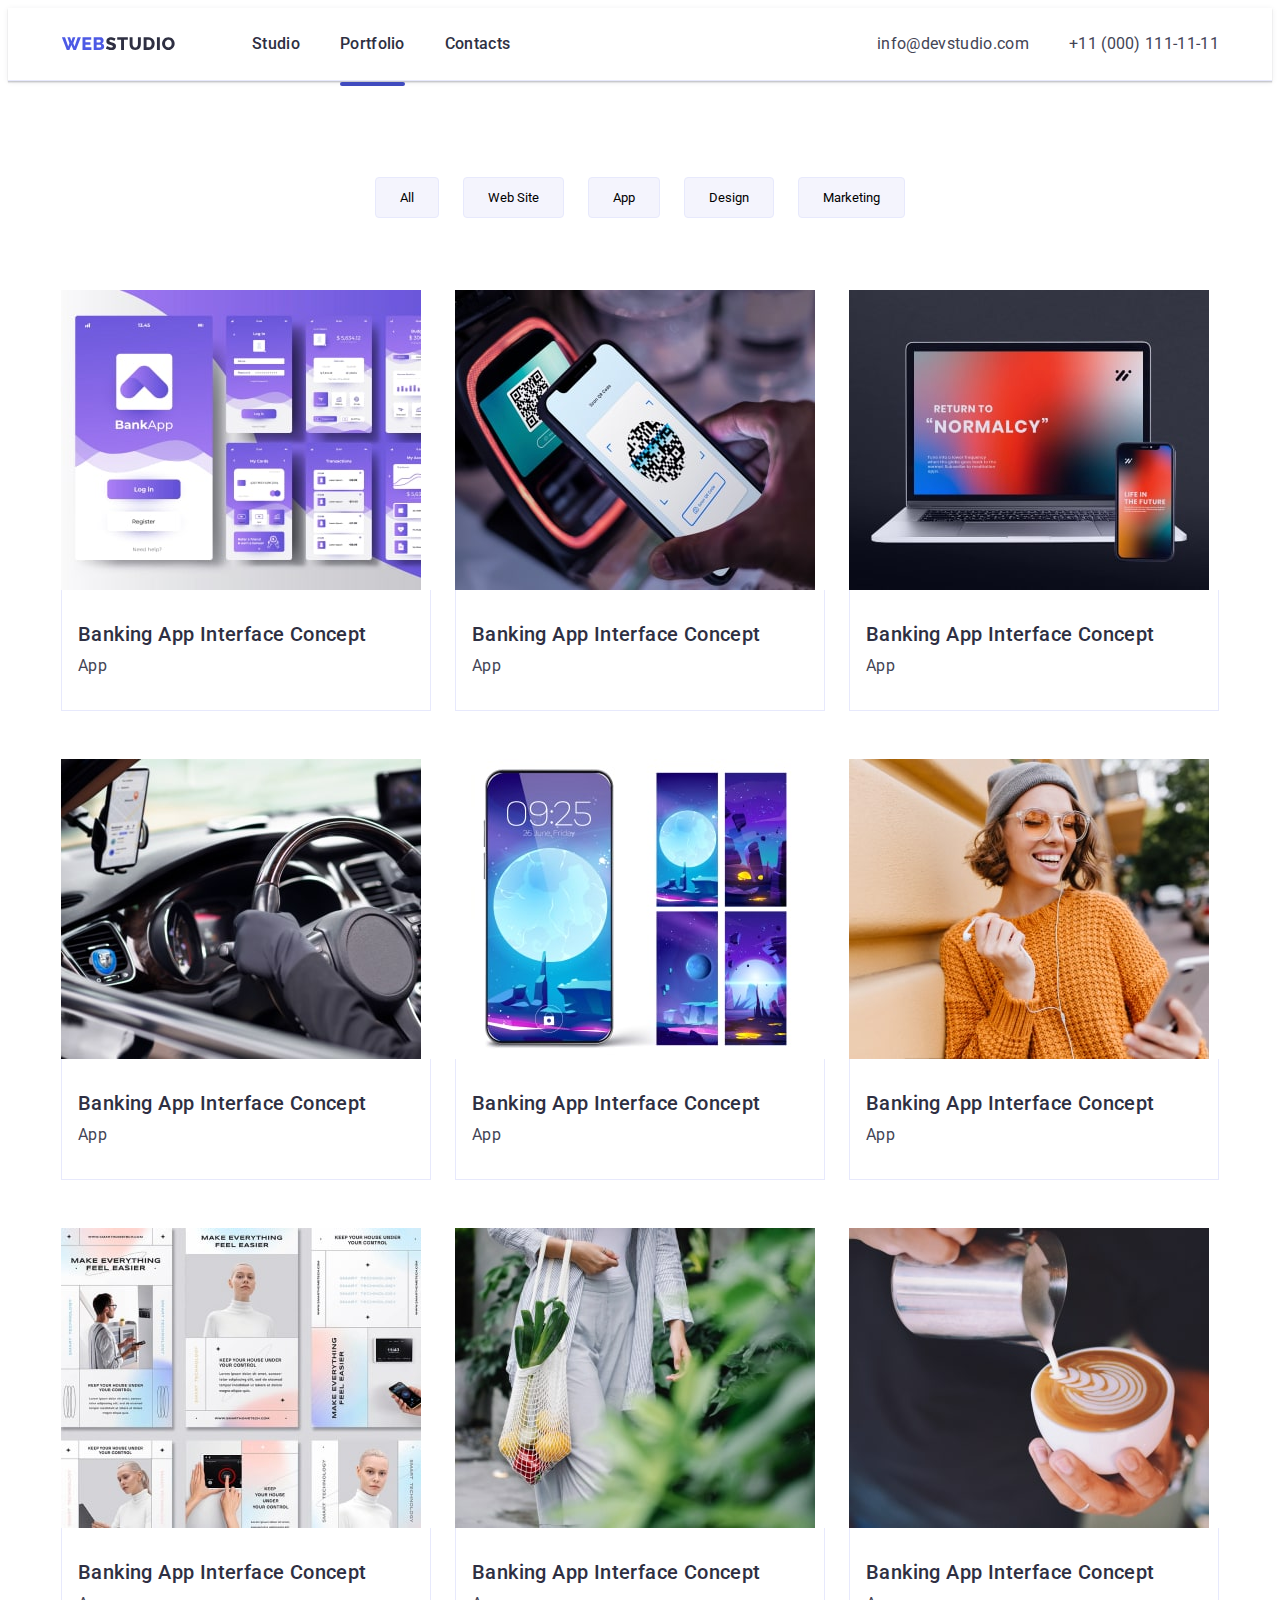
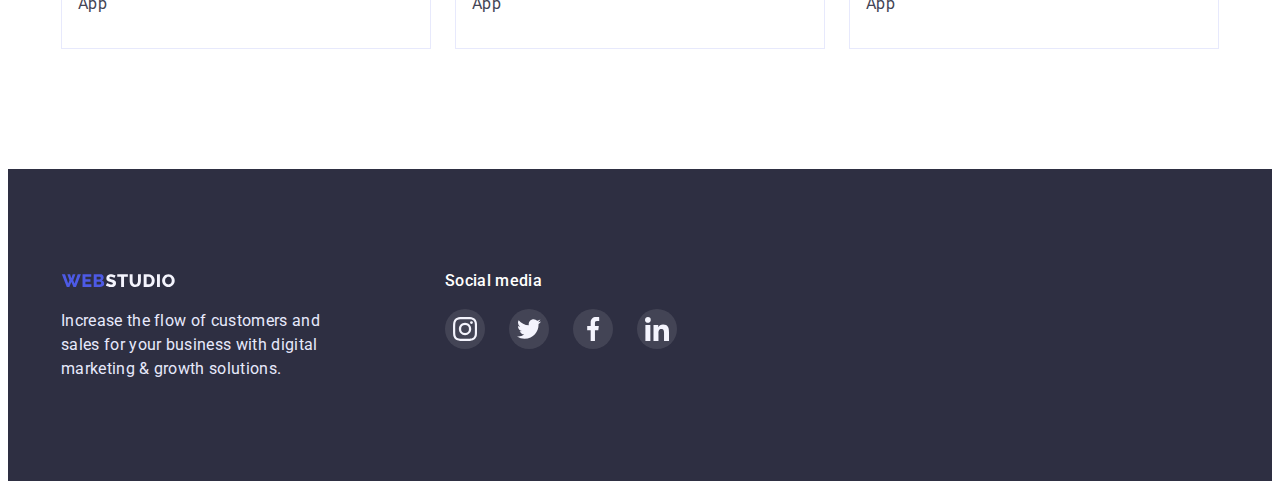
==== commit 18418eb0: "Update 17" ====
--- a/portfolio.html
+++ b/portfolio.html
@@ -36,7 +36,7 @@
 							<a class="menu-link link" href="./index.html">Studio</a>
 						</li>
 						<li class="menu-item">
-							<a class="menu-link link" href="portfolio.html">Portfolio</a>
+							<a class="menu-link link portfolio-underline" href="portfolio.html">Portfolio</a>
 						</li>
 						<li class="menu-item">
 							<a class="menu-link link" href="">Contacts</a>
@@ -82,7 +82,7 @@
 
 					<ul class="list portfolio-flex portfolio-list">
 						<li class="item">
-							<a href="#">
+							<a href="#" class="portfolio-link-decorat">
 								<article class="portfolio-card">
 									<div class="porfolio-thumb">
 										<img class="img" src="./images/portfolio-cash/bankink-min.jpg" alt="Banking application" />
@@ -101,7 +101,7 @@
 						</li>
 
 						<li class="item">
-							<a href="#">
+							<a href="#" class="portfolio-link-decorat">
 								<article class="portfolio-card">
 									<div class="porfolio-thumb">
 										<img class="img" src="./images/portfolio-cash/marketing-min.jpg" alt="Banking application" />
@@ -119,8 +119,8 @@
 							</a>
 						</li>
 
-						<li class="item">
-							<a href="#">
+						<li class="item" class="portfolio-link-decorat">
+							<a href="#" class="portfolio-link-decorat">
 								<article class="portfolio-card">
 									<div class="porfolio-thumb">
 										<img class="img" src="./images/portfolio-cash/meditation-min.jpg" alt="Banking application" />
@@ -139,7 +139,7 @@
 						</li>
 
 						<li class="item">
-							<a href="#">
+							<a href="#" class="portfolio-link-decorat">
 								<article class="portfolio-card">
 									<div class="porfolio-thumb">
 										<img class="img" src="./images/portfolio-service/taxi-min.jpg" alt="Banking application" />
@@ -158,7 +158,7 @@
 						</li>
 
 						<li class="item">
-							<a href="#">
+							<a href="#" class="portfolio-link-decorat">
 								<article class="portfolio-card">
 									<div class="porfolio-thumb">
 										<img class="img" src="./images/portfolio-service/screen-min.jpg" alt="Banking application" />
@@ -177,7 +177,7 @@
 						</li>
 
 						<li class="item">
-							<a href="#">
+							<a href="#" class="portfolio-link-decorat">
 								<article class="portfolio-card">
 									<div class="porfolio-thumb">
 										<img class="img" src="./images/portfolio-service/cources-min.jpg" alt="Banking application" />
@@ -196,7 +196,7 @@
 						</li>
 
 						<li class="item">
-							<a href="#">
+							<a href="#" class="portfolio-link-decorat">
 								<article class="portfolio-card">
 									<div class="porfolio-thumb">
 										<img class="img" src="./images/portfolio-concept/concept-min.jpg" alt="Banking application" />
@@ -215,7 +215,7 @@
 						</li>
 
 						<li class="item">
-							<a href="#">
+							<a href="#" class="portfolio-link-decorat">
 								<article class="portfolio-card">
 									<div class="porfolio-thumb">
 										<img class="img" src="./images/portfolio-concept/food-min.jpg" alt="Banking application" />
@@ -234,7 +234,7 @@
 						</li>
 
 						<li class="item">
-							<a href="#">
+							<a href="#" class="portfolio-link-decorat">
 								<article class="portfolio-card">
 									<div class="porfolio-thumb">
 										<img class="img" src="./images/portfolio-concept/coffee-min.jpg" alt="Banking application" />
--- a/css/styles.css
+++ b/css/styles.css
@@ -44,6 +44,7 @@
     --portfolio-overlay-color: #4D5AE5;
     --madal-window-color: #FFFFFF;
     --modal-window-item-color: #E7E9FC;
+    --menu-underline: #404BBF;
 }
 
 h1,
@@ -98,6 +99,7 @@
 .header {
     padding: 24px 0;
     border-bottom: 1px solid #E7E9FC;
+    box-shadow: 0px 2px 1px rgba(46, 47, 66, 0.08), 0px 1px 1px rgba(46, 47, 66, 0.16), 0px 1px 6px rgba(46, 47, 66, 0.08);
 }
 
 .header-container {
@@ -131,6 +133,7 @@
     align-items: center;
     letter-spacing: 0.03em;
     text-transform: uppercase;
+
 }
 
 .logo-studio {
@@ -143,16 +146,17 @@
 }
 
 .logo-web-footer {
-    /* color: var(--logo-web-footer-color); */
     margin-bottom: 16px;
 }
 
 .menu-link {
+    position: relative;
     font-weight: 500;
     font-size: 16px;
     line-height: 1.5;
     letter-spacing: 0.02em;
     color: var(--menu-link-color);
+    transition: color 250ms cubic-bezier(0.4, 0, 0.2, 1);
 }
 
 .menu-link:hover,
@@ -168,6 +172,7 @@
     line-height: 1.5;
     letter-spacing: 0.02em;
     color: var(--header-links-color);
+    transition: color 250ms cubic-bezier(0.4, 0, 0.2, 1);
 }
 
 .header-email:hover,
@@ -185,6 +190,32 @@
     margin-right: 40px;
 }
 
+.studio-underline::after {
+    position: absolute;
+    content: '';
+    display: block;
+    width: 100%;
+    height: 4px;
+    left: 0px;
+    top: 48px;
+    background: var(--menu-underline);
+    border-radius: 2px;
+}
+
+
+.portfolio-underline::after {
+    position: absolute;
+    content: '';
+    display: block;
+    width: 100%;
+    height: 4px;
+    left: 0px;
+    top: 48px;
+    background: var(--menu-underline);
+    border-radius: 2px;
+}
+
+
 
 /* ============= /Header section ============= */
 
@@ -192,6 +223,7 @@
 .hero {
     /* background: var(--hero-color); */
     padding: 188px 0;
+    margin-top: 4px;
 }
 
 
@@ -235,10 +267,7 @@
     box-shadow: 0px 4px 4px rgba(0, 0, 0, 0.15);
     border-radius: 4px;
     border: 1px solid #4D5AE5;
-    transition-property: border-color, background-color, transform;
-    transition-duration: 250ms;
-    transition-timing-function: cubic-bezier(0.4, 0, 0.2, 1);
-    transition-delay: 0;
+    transition: border-color 250ms cubic-bezier(0.4, 0, 0.2, 1), background-color 250ms cubic-bezier(0.4, 0, 0.2, 1);
 }
 
 .modal-btn:hover,
@@ -591,10 +620,7 @@
     background: var(--btn-bg-color);
     border: 1px solid #E7E9FC;
     border-radius: 4px;
-    transition-property: border-color, background-color, transform;
-    transition-duration: 250ms;
-    transition-timing-function: cubic-bezier(0.4, 0, 0.2, 1);
-    transition-delay: 0;
+    transition: border-color 250ms cubic-bezier(0.4, 0, 0.2, 1), background-color 250ms cubic-bezier(0.4, 0, 0.2, 1);
 }
 
 transform;
@@ -717,7 +743,14 @@
     height: 100%;
     background-color: rgba(46, 47, 66, 0.4);
     transition: opacity 250ms cubic-bezier(0.4, 0, 0.2, 1), visibility 250ms cubic-bezier(0.4, 0, 0.2, 1);
-    transition-property: transform;
+    transform: scale(1);
+}
+
+.backdrop.is-hidden {
+    opacity: 0;
+    visibility: hidden;
+    pointer-events: none;
+    transform: scale(1);
 }
 
 .modal {
@@ -766,9 +799,6 @@
     fill: var(--madal-window-color);
 }
 
-.backdrop.is-hidden {
-    opacity: 0;
-    visibility: hidden;
-    pointer-events: none;
-    transform: scale(3);
+.portfolio-link-decorat {
+    text-decoration: none;
 }